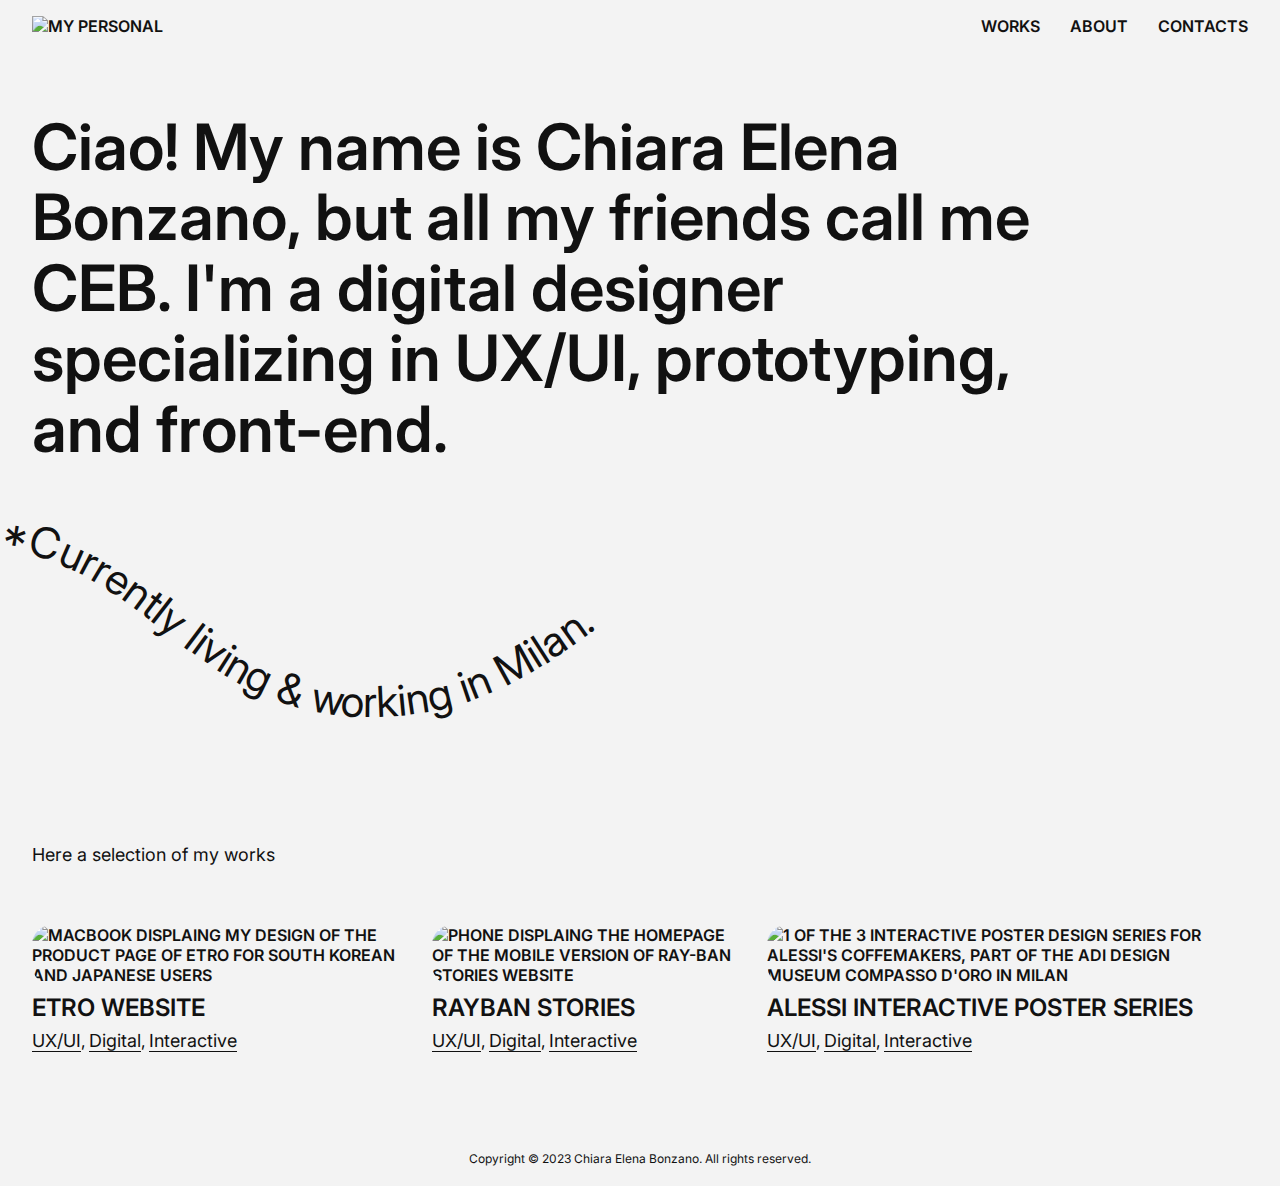
==== index.html @ a0d75aad "gsap path animation + html optimised + css scroll-behavior" ====
<!DOCTYPE html>
<html lang="en">
<head>
  <meta charset="UTF-8">
  <meta http-equiv="X-UA-Compatible" content="IE=edge">
  <meta name="viewport" content="width=device-width, initial-scale=1.0">
  <meta name="author" content="Chiara Elena Bonzano">
  <meta name="description" content="Explore my selected works and projects showcasing digital design, UX/UI, and interactive front-end development. I create seamless user experiences and visually appealing interfaces through thoughtful design and efficient development. Based in Milan, Italy.">
  <meta name="keywords" content="Chiara Elena Bonzano, CEB, digital design, UX/UI, interactive development, front-end development, Milan, Italy, portfolio, design agency, design studio.">
  <meta name="geo.placename" content="Milan, Italy">
  <meta name="language" content="English">
  <title>Chiara Elena Bonzano - Digital Design Portfolio | Milan, Italy</title>
  <link rel="icon" href="/img/logo.svg">
  <link rel="stylesheet" href="styles.css">
  <link rel="preconnect" href="https://fonts.googleapis.com">
  <link rel="preconnect" href="https://fonts.gstatic.com" crossorigin>
  <link href="https://fonts.googleapis.com/css2?family=Inter:wght@400;600&display=swap" rel="stylesheet">
  <script src="js/gsap.js"></script>
  <script src="js/ScrollTrigger.js"></script>
</head>
<body>
  <header class="header-wrapper">
    <a class="logo" href="#welcome"><img src="img/logo.svg" alt="My personal" width="40" height="40"></a>
    <nav class="nav-container">
      <ul class="nav-list">
        <li class="nav-item works"><a href="#works">Works</a></li>
        <li class="nav-item about"><a href="#">About</a></li>
        <li class="nav-item contacts"><a href="#">Contacts</a></li>
      </ul>
    </nav>
  </header>
  <main class="welcome-section" id="welcome">
    <section class="welcome-text">
      <h2>Ciao! My name is Chiara Elena Bonzano, but all my friends call me CEB.  I'm a digital designer specializing in UX/UI, prototyping, and front-end.</h2>
    </section>
    <div class="text-animation">
      <svg width="1921" height="271" viewBox="0 0 1921 271" fill="none" xmlns="http://www.w3.org/2000/svg">
        <path id="path-1" d="M0.5 0.5C227.29 26.2596 285.741 252.007 560.227 252.007C852.015 252.007 930.105 0.5 1177.94 0.5C1425.77 0.5 1574.47 270.5 1920.5 270.5" stroke="black"/>
        <text>
          <textPath class="text-path" xlink:href="#path-1">
            *Currently living & working in Milan.
          </textPath>
      </text>
      </svg>
    </div>
  </main>
  <section class="works-section" id="works">
    <div class="work-text">
      <p>Here a selection of my works</p>
    </div>
    <div class="cards-container">
      <article class="card-box">
        <a href="#"><div class="card-content">
          <img src="img/etro-desktop-ui-cover.png" alt="MacBook displaing my design of the product page of Etro for South Korean and Japanese users" width="595" height="397">
          <h3>Etro Website</h3>
        </div></a>
        <div class="categories-box">
          <a class="category" href="#">UX/UI</a>, <a class="category" href="#">Digital</a>, <a class="category" href="">Interactive</a>
        </div>
      </article>
      <article class="card-box">
        <a href="#"><div class="card-content">
          <img src="img/rayban-mobile-ui-cover.png" alt="Phone displaing the homepage of the mobile version of Ray-Ban Stories website" width="595" height="397">
        <h3>Rayban Stories</h3>
        </div></a>
        <div class="categories-box">
          <a class="category" href="#">UX/UI</a>, <a class="category" href="#">Digital</a>, <a class="category" href="">Interactive</a>
        </div>
      </article>
      <article class="card-box">
        <a href="#"><div class="card-content">
          <img src="img/alessi-poster-cover.png" alt="1 of the 3 interactive poster design series for Alessi's coffemakers, part of the ADI Design Museum Compasso d'Oro in Milan" width="595" height="397">
          <h3>Alessi Interactive Poster Series</h3>
        </div></a>
        <div class="categories-box">
          <a class="category" href="#">UX/UI</a>, <a class="category" href="#">Digital</a>, <a class="category" href="">Interactive</a>
        </div>
      </article>
    </div>
  </section>
  <section class="about-section" id="about">

  </section>
  <footer class="footer-wrapper">
    <div class="copyright">
      <p>Copyright © 2023 Chiara Elena Bonzano. All rights reserved.</p>
    </div>
  </footer>
</body>
</html>
<script>
  gsap.set("svg", {autoAlpha:1})

  gsap.timeline({repeat:-1})
  .from(".text-path", {
  attr: { startOffset: "100%" },
  duration: 4,
  ease: "none",
  stagger: 5})
  .to(".text-path", {
    attr: { startOffset: "-100%" },
    duration: 4, 
    ease: "none",
    stagger: 5});
</script>
---- styles.css ----
* {
  box-sizing: border-box;
}

:root {
  --background-color: #f3f3f3;
  --black: #111111; 
  --border: 1.5px solid #111111;
  --border-radius: 20px; 
}

html {
  scroll-behavior: smooth;
}

body {
  margin: 0;

  background-color: var(--background-color);
  font-family: 'Inter', sans-serif;
}

h2 {
  margin: 0;

  font-size: 64px;
  font-weight: 600;
  line-height: 1.1;
  color: var(--black);
}

h3 {
  margin: 0;
  padding: 8px 0;

  font-size: 24px;
  font-weight: 600;
  color: var(--black);
}

p {
  margin: 0;

  font-size: 18px;
  font-weight: 400;
  color: var(--black);
}


a {
  font-size: 16px;
  font-weight: 600;
  text-decoration: none;
  text-transform: uppercase;
  color: var(--black);
}

img {
  width: 100%;
  height: auto;
}

/*---------------- header ----------------*/
.header-wrapper {
  padding: 16px 32px;
  width: 100%;

  display: flex;
  justify-content: space-between;
  align-items: center;
  position: sticky;
  top: 0;

  background-color: var(--background-color);
  /* box-shadow: 0px 4px 8px 1px rgba(0, 0, 0, 0.15); */
}

.nav-list {
  margin: 0;
  padding: 0;

  list-style-type: none;
  display: flex;
}

.nav-item {
  padding-right: 30px;
}

.nav-item:last-child {
  padding-right: 0;
}

/*---------------- HOMEPAGE ----------------*/

/*---------------- hero ----------------*/
.welcome-section {
  height: 88vh;
}

.welcome-text {
  margin: 0 32px;
  padding: 60px 0 40px 0;
}

.welcome-text > h2 {
  padding-right: 120px;
}

svg {
  width: 100%;

  overflow: visible;
}

svg > path {
  visibility: hidden;
}

text {
  font-size: 64px;
  font-weight: 400;
  fill: var(--black);
}

/*---------------- selected works ----------------*/
.works-section {
  margin: 0 32px;
  padding-bottom: 100px;
}

.work-text {
  width: 100%;
  display: flex;
}

.work-text > p {
  background-image: url(img/arrow-down.svg);
  background-repeat: no-repeat;
  background-position: bottom 4px right;
  background-size: 12px auto;
  padding-right: 30px;
}

.cards-container {
  padding-top: 60px;

  display: flex;
}

.card-box {
  margin-right: 24px;
}

.card-box:last-child {
  margin-right: 0;
}

.card-content > img {
  border-radius: var(--border-radius);
}

.card-content > img:hover {
  border: var(--border);
}

.category {
  font-weight: 400;
  font-size: 18px;
  text-transform: none;
  border-bottom: var(--border);
}

/*---------------- footer ----------------*/
.footer-wrapper {
  display: flex;
  flex-direction: column;
  align-items: center;
}

.copyright > p {
  padding-bottom: 20px;

  text-align: center;
  font-size: 12px;
}
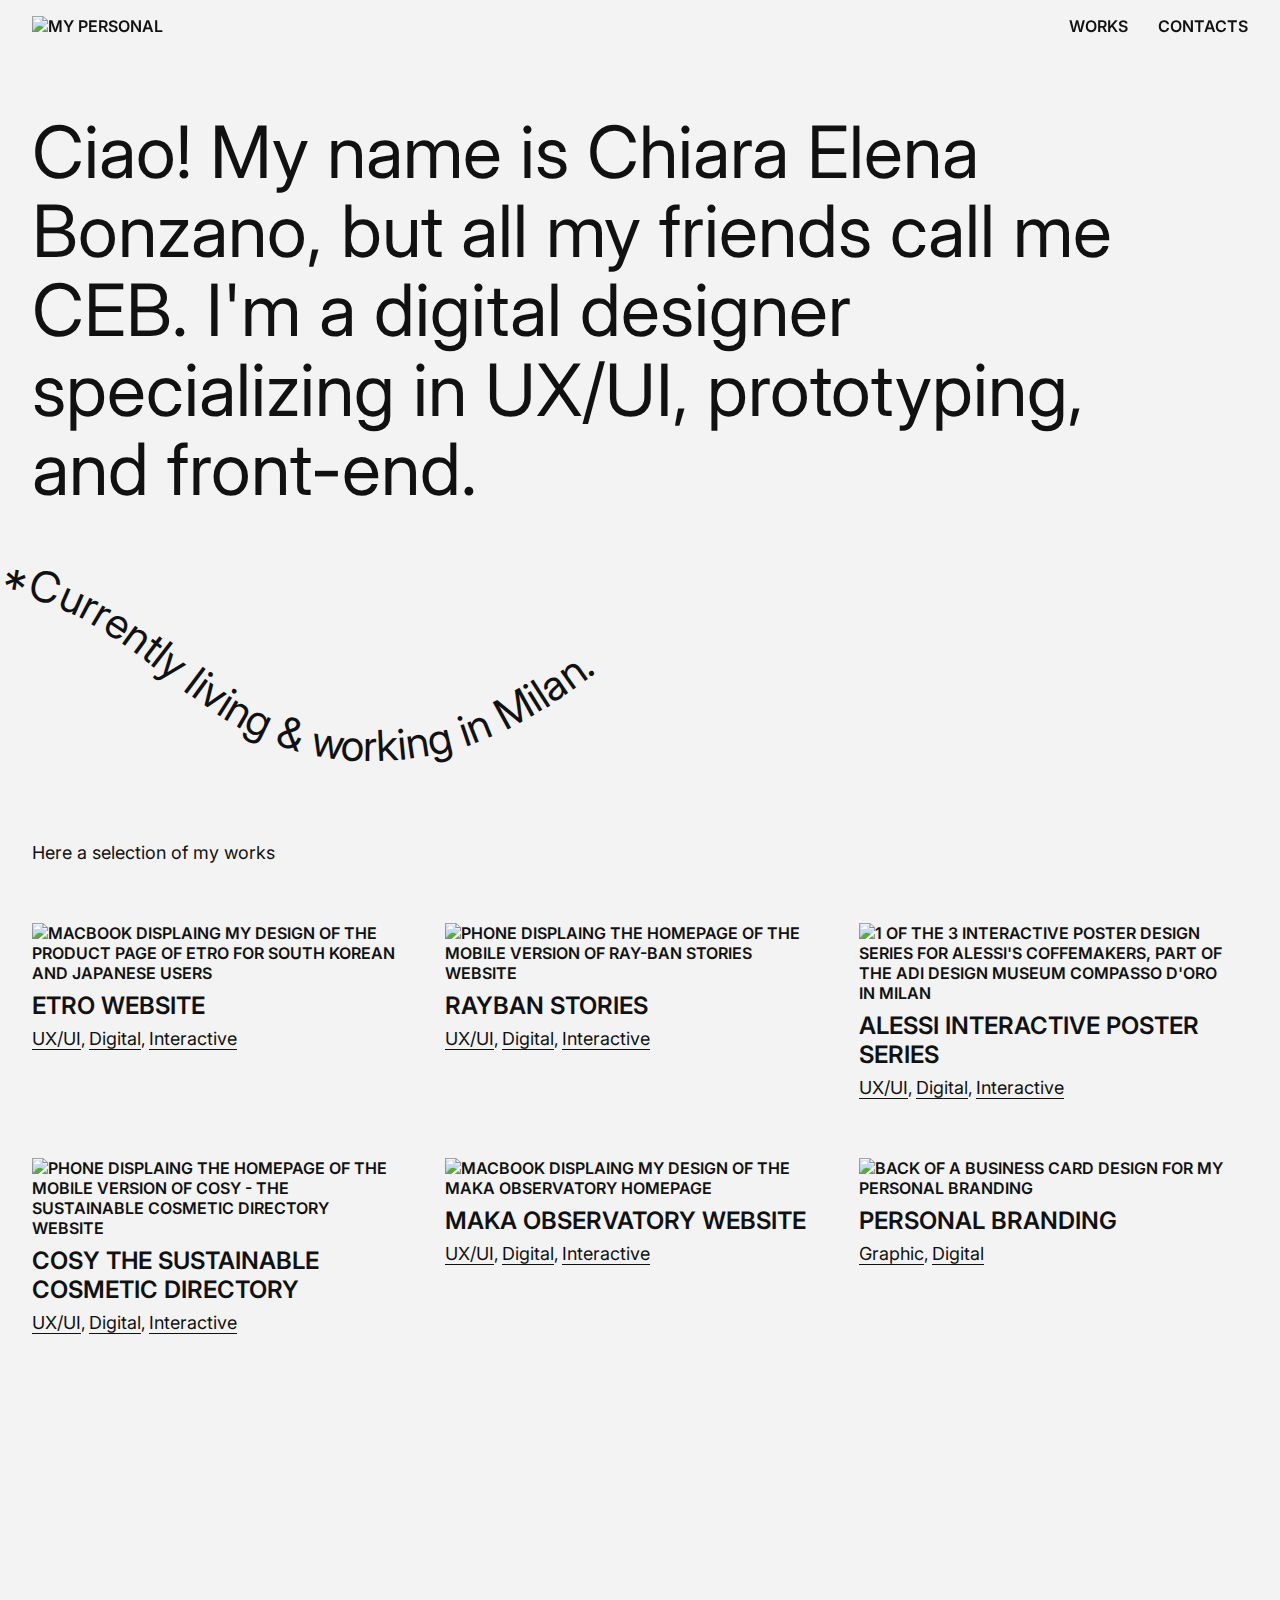
==== commit 08301e18: "project page css: intro + project grid" ====
--- a/index.html
+++ b/index.html
@@ -19,87 +19,133 @@
   <script src="js/ScrollTrigger.js"></script>
 </head>
 <body>
-  <header class="header-wrapper">
-    <a class="logo" href="#welcome"><img src="img/logo.svg" alt="My personal" width="40" height="40"></a>
-    <nav class="nav-container">
-      <ul class="nav-list">
-        <li class="nav-item works"><a href="#works">Works</a></li>
-        <li class="nav-item about"><a href="#">About</a></li>
-        <li class="nav-item contacts"><a href="#">Contacts</a></li>
-      </ul>
-    </nav>
-  </header>
-  <main class="welcome-section" id="welcome">
-    <section class="welcome-text">
-      <h2>Ciao! My name is Chiara Elena Bonzano, but all my friends call me CEB.  I'm a digital designer specializing in UX/UI, prototyping, and front-end.</h2>
+  <div class="main-wrapper">
+    <header class="header-wrapper">
+      <a class="logo" href="index.html#welcome"><img src="img/logo.svg" alt="My personal" width="40" height="40"></a>
+      <nav class="nav-container">
+        <ul class="nav-list">
+          <li class="nav-item works"><a href="index.html#works">Works</a></li>
+          <li class="nav-item about"><a href="index.html#contacts">Contacts</a></li>
+        </ul>
+      </nav>
+    </header>
+    <main class="welcome-section" id="welcome">
+      <section class="welcome-text">
+        <h2>Ciao! My name is Chiara Elena Bonzano, but all my friends call me CEB.  I'm a digital designer specializing in UX/UI, prototyping, and front-end.</h2>
+      </section>
+      <div class="text-animation">
+        <svg width="1921" height="271" viewBox="0 0 1921 271" fill="none" xmlns="http://www.w3.org/2000/svg">
+          <path id="path-1" d="M0.5 0.5C227.29 26.2596 285.741 252.007 560.227 252.007C852.015 252.007 930.105 0.5 1177.94 0.5C1425.77 0.5 1574.47 270.5 1920.5 270.5" stroke="black"/>
+          <text>
+            <textPath class="text-path" xlink:href="#path-1">*Currently living & working in Milan.</textPath>
+          </text>
+          </svg>
+      </div>
+    </main>
+    <section class="works-section" id="works">
+      <div class="work-text">
+        <p>Here a selection of my works</p>
+      </div>
+      <div class="cards-container">
+        <article class="card-box">
+          <a href="#"><div class="card-content">
+            <img src="img/projects cover/etro-desktop-ui-cover.png" alt="MacBook displaing my design of the product page of Etro for South Korean and Japanese users" width="595" height="397">
+            <h3>Etro Website</h3>
+          </div></a>
+          <div class="categories-box">
+            <a class="category" href="#">UX/UI</a>, <a class="category" href="#">Digital</a>, <a class="category" href="">Interactive</a>
+          </div>
+        </article>
+        <article class="card-box">
+          <a href="#"><div class="card-content">
+            <img src="img/projects cover/rayban-mobile-ui-cover.png" alt="Phone displaing the homepage of the mobile version of Ray-Ban Stories website" width="595" height="397">
+          <h3>Rayban Stories</h3>
+          </div></a>
+          <div class="categories-box">
+            <a class="category" href="#">UX/UI</a>, <a class="category" href="#">Digital</a>, <a class="category" href="">Interactive</a>
+          </div>
+        </article>
+        <article class="card-box">
+          <a href="project-alessi.html"><div class="card-content">
+            <img src="img/projects cover/alessi-poster-cover.png" alt="1 of the 3 interactive poster design series for Alessi's coffemakers, part of the ADI Design Museum Compasso d'Oro in Milan" width="595" height="397">
+            <h3>Alessi Interactive Poster Series</h3>
+          </div></a>
+          <div class="categories-box">
+            <a class="category" href="#">UX/UI</a>, <a class="category" href="#">Digital</a>, <a class="category" href="">Interactive</a>
+          </div>
+        </article>
+        <article class="card-box">
+          <a href="#"><div class="card-content">
+            <img src="img/projects cover/cosy-mobile-ui-cover.png" alt="Phone displaing the homepage of the mobile version of Cosy - The Sustainable Cosmetic Directory website" width="595" height="397">
+            <h3>COSY The Sustainable Cosmetic Directory</h3>
+          </div></a>
+          <div class="categories-box">
+            <a class="category" href="#">UX/UI</a>, <a class="category" href="#">Digital</a>, <a class="category" href="">Interactive</a>
+          </div>
+        </article>
+        <article class="card-box">
+          <a href="#"><div class="card-content">
+            <img src="img/projects cover/maka-desktop-ui-cover.png" alt="MacBook displaing my design of the Maka Observatory homepage" width="595" height="397">
+          <h3>Maka Observatory Website</h3>
+          </div></a>
+          <div class="categories-box">
+            <a class="category" href="#">UX/UI</a>, <a class="category" href="#">Digital</a>, <a class="category" href="">Interactive</a>
+          </div>
+        </article>
+        <article class="card-box">
+          <a href="#"><div class="card-content">
+            <img src="img/projects cover/personal-branding-business-card.png" alt="Back of a business card design for my personal branding" width="595" height="397">
+            <h3>Personal branding</h3>
+          </div></a>
+          <div class="categories-box">
+            <a class="category" href="#">Graphic</a>, <a class="category" href="#">Digital</a>
+          </div>
+        </article>
+      </div>
     </section>
-    <div class="text-animation">
-      <svg width="1921" height="271" viewBox="0 0 1921 271" fill="none" xmlns="http://www.w3.org/2000/svg">
-        <path id="path-1" d="M0.5 0.5C227.29 26.2596 285.741 252.007 560.227 252.007C852.015 252.007 930.105 0.5 1177.94 0.5C1425.77 0.5 1574.47 270.5 1920.5 270.5" stroke="black"/>
-        <text>
-          <textPath class="text-path" xlink:href="#path-1">
-            *Currently living & working in Milan.
-          </textPath>
-      </text>
-      </svg>
+    <section class="contacts-section" id="contacts">
+      <div class="content-grid">
+        <div class="about-text">
+          <p class="about-title">About me</p>
+          <p>I create seamless user experiences and visually appealing interfaces through thoughtful design and efficient development.</p>
+          <p>My work includes intuitive user flows, pixel-perfect layouts, and interactive prototypes that blend creativity with functionality. Visit my portfolio and contact me for collaborations or inquiries.</p>
+        </div>
+      <div class="contacts-text">
+        <p class="about-title">Contacts</p>
+        <a class="contacts-link" href="mailto:hello@ciaoceb.com">hello@ciaoceb.com</a>
+        <a class="contacts-link" href="tel:+393351613860">(+39)3351613860</a>
     </div>
-  </main>
-  <section class="works-section" id="works">
-    <div class="work-text">
-      <p>Here a selection of my works</p>
-    </div>
-    <div class="cards-container">
-      <article class="card-box">
-        <a href="#"><div class="card-content">
-          <img src="img/etro-desktop-ui-cover.png" alt="MacBook displaing my design of the product page of Etro for South Korean and Japanese users" width="595" height="397">
-          <h3>Etro Website</h3>
-        </div></a>
-        <div class="categories-box">
-          <a class="category" href="#">UX/UI</a>, <a class="category" href="#">Digital</a>, <a class="category" href="">Interactive</a>
-        </div>
-      </article>
-      <article class="card-box">
-        <a href="#"><div class="card-content">
-          <img src="img/rayban-mobile-ui-cover.png" alt="Phone displaing the homepage of the mobile version of Ray-Ban Stories website" width="595" height="397">
-        <h3>Rayban Stories</h3>
-        </div></a>
-        <div class="categories-box">
-          <a class="category" href="#">UX/UI</a>, <a class="category" href="#">Digital</a>, <a class="category" href="">Interactive</a>
-        </div>
-      </article>
-      <article class="card-box">
-        <a href="#"><div class="card-content">
-          <img src="img/alessi-poster-cover.png" alt="1 of the 3 interactive poster design series for Alessi's coffemakers, part of the ADI Design Museum Compasso d'Oro in Milan" width="595" height="397">
-          <h3>Alessi Interactive Poster Series</h3>
-        </div></a>
-        <div class="categories-box">
-          <a class="category" href="#">UX/UI</a>, <a class="category" href="#">Digital</a>, <a class="category" href="">Interactive</a>
-        </div>
-      </article>
-    </div>
-  </section>
-  <section class="about-section" id="about">
-
-  </section>
-  <footer class="footer-wrapper">
-    <div class="copyright">
-      <p>Copyright © 2023 Chiara Elena Bonzano. All rights reserved.</p>
-    </div>
-  </footer>
+    </section>
+    <footer class="footer-wrapper">
+      <div class="copyright">
+        <p>Copyright © 2023 Chiara Elena Bonzano. All rights reserved.</p>
+      </div>
+    </footer>
+  </div>
 </body>
 </html>
 <script>
-  gsap.set("svg", {autoAlpha:1})
-
   gsap.timeline({repeat:-1})
   .from(".text-path", {
-  attr: { startOffset: "100%" },
-  duration: 4,
-  ease: "none",
-  stagger: 5})
+    attr: { startOffset: "100%" },
+    duration: 4,
+    ease: "none",
+    stagger: 5})
   .to(".text-path", {
     attr: { startOffset: "-100%" },
     duration: 4, 
     ease: "none",
-    stagger: 5});
+    stagger: 5
+    });
+</script>
+<script>
+  gsap.to(".main-wrapper", {backgroundColor: "#111111", duration:2,
+    scrollTrigger: {
+      trigger: ".contacts-section",
+      // markers: true,
+      start: 1050,
+      end: 1600,
+      scrub: true
+    }
+  });
 </script>--- a/styles.css
+++ b/styles.css
@@ -3,10 +3,11 @@
 }
 
 :root {
+  --web-margin: 0 32px;
   --background-color: #f3f3f3;
   --black: #111111; 
   --border: 1.5px solid #111111;
-  --border-radius: 20px; 
+  --column-gap: 24px;
 }
 
 html {
@@ -16,15 +17,18 @@
 body {
   margin: 0;
 
+  font-family: 'Inter', sans-serif;
+}
+
+.main-wrapper {
   background-color: var(--background-color);
-  font-family: 'Inter', sans-serif;
 }
 
 h2 {
   margin: 0;
 
-  font-size: 64px;
-  font-weight: 600;
+  font-size: 72px;
+  font-weight: 400;
   line-height: 1.1;
   color: var(--black);
 }
@@ -60,6 +64,11 @@
   height: auto;
 }
 
+video {
+  width: 100%;
+  height: auto;
+}
+
 /*---------------- header ----------------*/
 .header-wrapper {
   padding: 16px 32px;
@@ -70,9 +79,6 @@
   align-items: center;
   position: sticky;
   top: 0;
-
-  background-color: var(--background-color);
-  /* box-shadow: 0px 4px 8px 1px rgba(0, 0, 0, 0.15); */
 }
 
 .nav-list {
@@ -93,13 +99,13 @@
 
 /*---------------- HOMEPAGE ----------------*/
 
-/*---------------- hero ----------------*/
+/*---------------- welcome ----------------*/
 .welcome-section {
-  height: 88vh;
+  height: 80vh;
 }
 
 .welcome-text {
-  margin: 0 32px;
+  margin: var(--web-margin);
   padding: 60px 0 40px 0;
 }
 
@@ -123,10 +129,10 @@
   fill: var(--black);
 }
 
-/*---------------- selected works ----------------*/
+/*---------------- works ----------------*/
 .works-section {
-  margin: 0 32px;
-  padding-bottom: 100px;
+  margin: var(--web-margin);
+  padding: 70px 0 100px 0;
 }
 
 .work-text {
@@ -135,7 +141,7 @@
 }
 
 .work-text > p {
-  background-image: url(img/arrow-down.svg);
+  background-image: url(img/icons/arrow-down.svg);
   background-repeat: no-repeat;
   background-position: bottom 4px right;
   background-size: 12px auto;
@@ -145,23 +151,18 @@
 .cards-container {
   padding-top: 60px;
 
-  display: flex;
+  display: grid;
+  grid-template-columns: repeat(3, 1fr);
+  column-gap: var(--column-gap);
+  row-gap: 60px;
 }
 
 .card-box {
-  margin-right: 24px;
+  margin-right: var(--column-gap);
 }
 
 .card-box:last-child {
   margin-right: 0;
-}
-
-.card-content > img {
-  border-radius: var(--border-radius);
-}
-
-.card-content > img:hover {
-  border: var(--border);
 }
 
 .category {
@@ -171,6 +172,46 @@
   border-bottom: var(--border);
 }
 
+/*---------------- about ----------------*/
+.contacts-section {
+  margin: var(--web-margin);
+  height: 100vh;
+
+  display: flex;
+  flex-direction: column;
+  justify-content: center;
+}
+
+.content-grid {
+  display: grid;
+  grid-template-columns: 1fr 2fr;
+  column-gap: var(--column-gap);
+}
+
+.content-grid > img {
+  border: var(--border);
+}
+
+.about-text > p {
+  padding-bottom: 20px;
+
+  color: var(--background-color);
+}
+
+.about-title {
+  font-size: 16px;
+  font-weight: 400;
+  text-transform: uppercase;
+  color: var(--background-color);
+}
+
+.contacts-link {
+  text-transform: none;
+  font-weight: 400;
+  font-size: 72px;
+  color: var(--background-color);
+}
+
 /*---------------- footer ----------------*/
 .footer-wrapper {
   display: flex;
@@ -183,4 +224,54 @@
 
   text-align: center;
   font-size: 12px;
+  color: var(--background-color);
+}
+
+/*---------------- PROJECT PAGE ----------------*/
+
+.project-wrapper {
+  margin: var(--web-margin);
+}
+
+.project-intro {
+  height: 100vh;
+  padding-top: 80px;
+}
+
+.intro-container {
+  padding-top: 40px;
+
+  display: grid;
+  grid-template-columns: 2fr 1fr;
+  column-gap: var(--column-gap);
+}
+
+.project-grid {
+  display: grid;
+  grid-template-columns: repeat(3, 1fr);
+  column-gap: var(--column-gap);
+  grid-template-rows: 1fr 1fr 1fr 1fr 0.5fr;
+  grid-template-areas: "one . ." ". . two" ". three .";
+  grid-auto-rows: minmax(100px, auto);
+}
+
+.grid-element {
+  padding-top: 80px;
+}
+
+.grid-element:first-child {
+  padding-top: 0;
+
+  grid-area: one;
+  grid-row: 1/3;
+}
+
+.grid-element:nth-child(2) {
+  grid-area: two;
+  grid-row: 2/4;
+}
+
+.grid-element:last-child {
+  grid-area: three;
+  grid-row: 3/5;
 }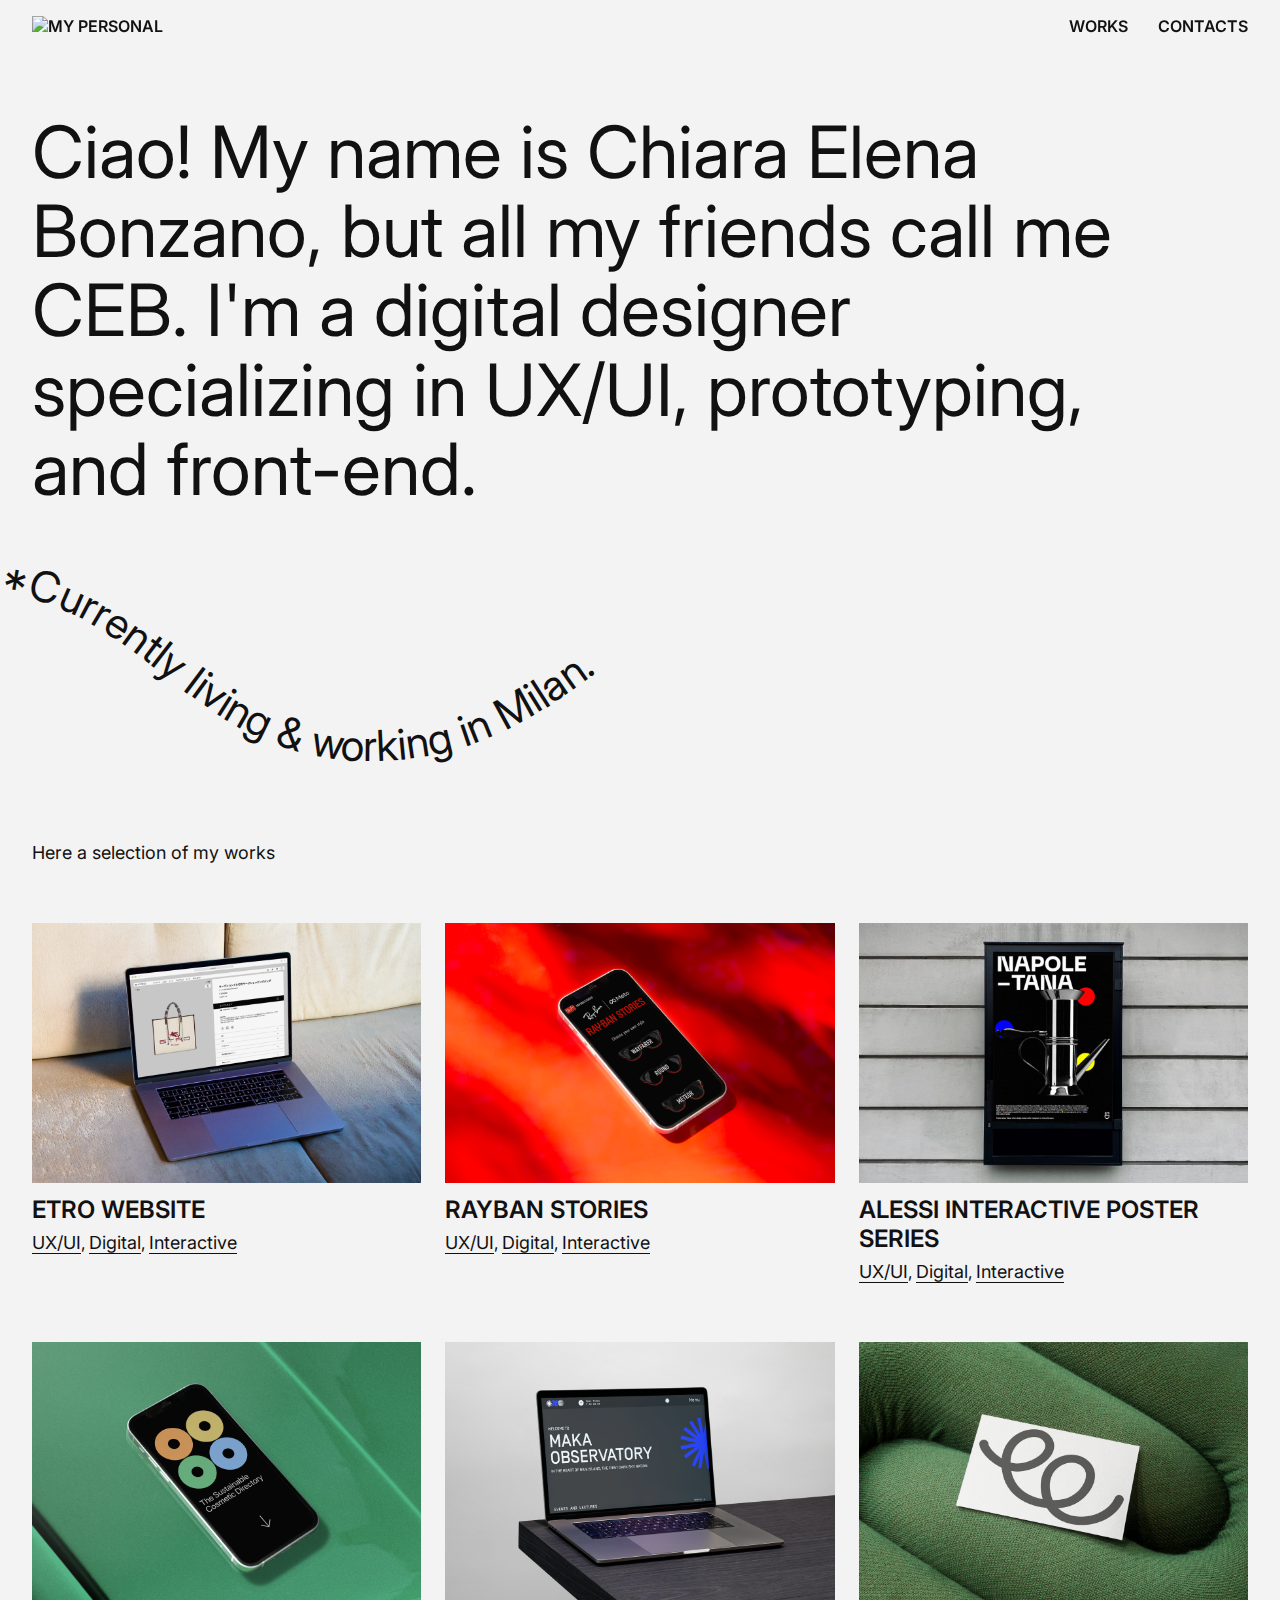
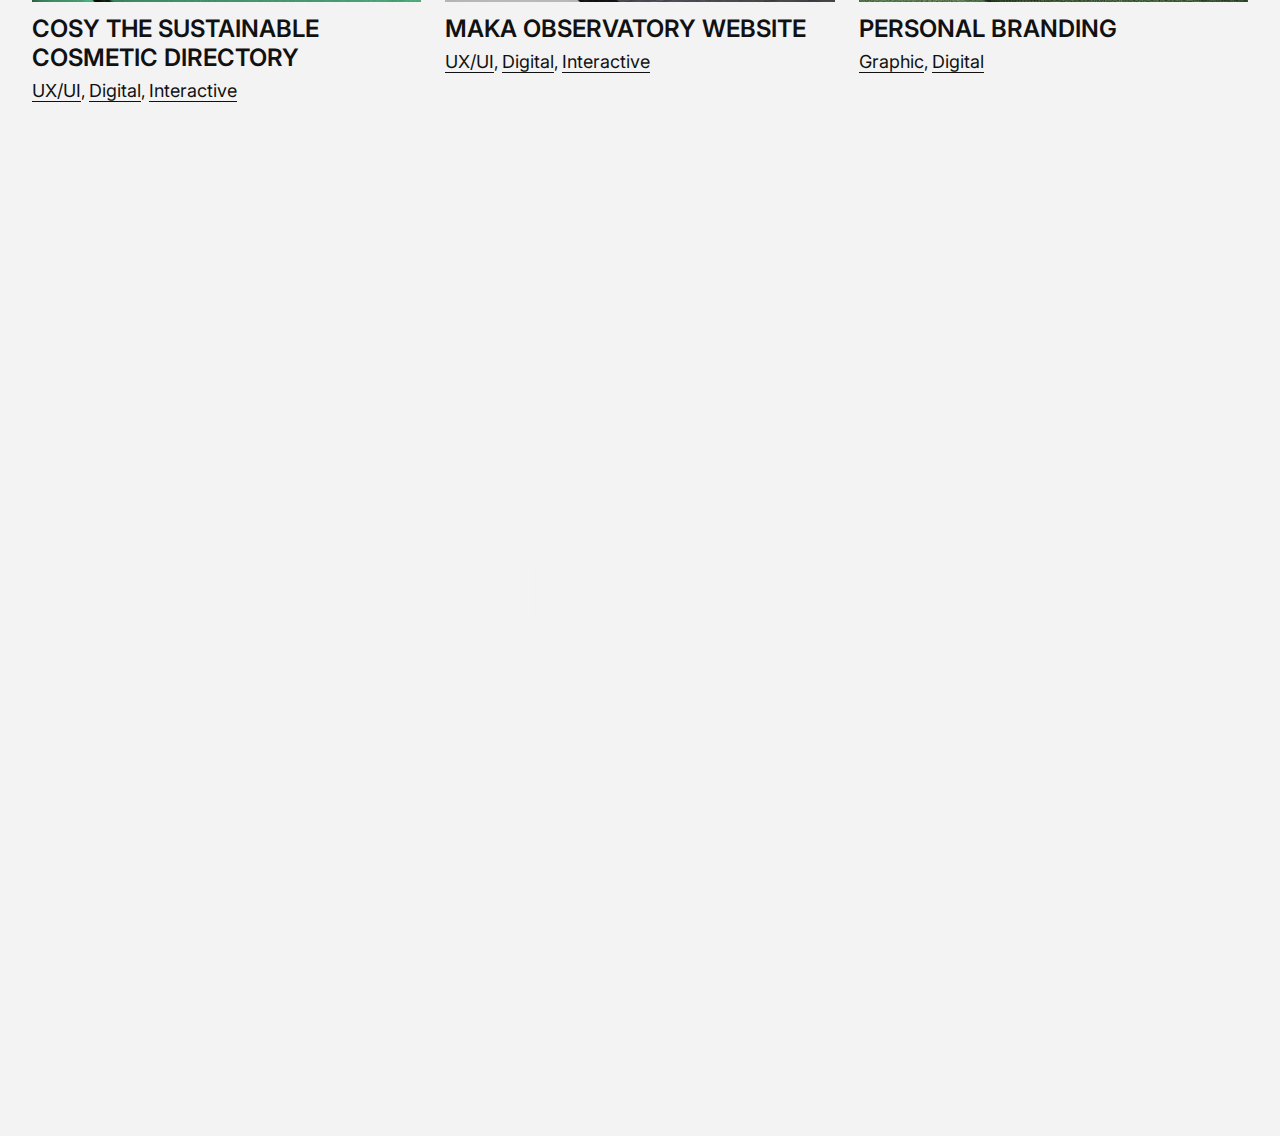
==== commit 558424e8: "validated code" ====
--- a/index.html
+++ b/index.html
@@ -48,8 +48,8 @@
       </div>
       <div class="cards-container">
         <article class="card-box">
-          <a href="#"><div class="card-content">
-            <img src="img/projects cover/etro-desktop-ui-cover.png" alt="MacBook displaing my design of the product page of Etro for South Korean and Japanese users" width="595" height="397">
+          <a href="project-etro.html"><div class="card-content">
+            <img src="img/projects-cover/etro-desktop-ui-cover.png" alt="MacBook displaing my design of the product page of Etro for South Korean and Japanese users" width="595" height="397">
             <h3>Etro Website</h3>
           </div></a>
           <div class="categories-box">
@@ -57,8 +57,8 @@
           </div>
         </article>
         <article class="card-box">
-          <a href="#"><div class="card-content">
-            <img src="img/projects cover/rayban-mobile-ui-cover.png" alt="Phone displaing the homepage of the mobile version of Ray-Ban Stories website" width="595" height="397">
+          <a href="project-rayban.html"><div class="card-content">
+            <img src="img/projects-cover/rayban-mobile-ui-cover.png" alt="Phone displaing the homepage of the mobile version of Ray-Ban Stories website" width="595" height="397">
           <h3>Rayban Stories</h3>
           </div></a>
           <div class="categories-box">
@@ -67,7 +67,7 @@
         </article>
         <article class="card-box">
           <a href="project-alessi.html"><div class="card-content">
-            <img src="img/projects cover/alessi-poster-cover.png" alt="1 of the 3 interactive poster design series for Alessi's coffemakers, part of the ADI Design Museum Compasso d'Oro in Milan" width="595" height="397">
+            <img src="img/projects-cover/alessi-poster-cover.png" alt="1 of the 3 interactive poster design series for Alessi's coffemakers, part of the ADI Design Museum Compasso d'Oro in Milan" width="595" height="397">
             <h3>Alessi Interactive Poster Series</h3>
           </div></a>
           <div class="categories-box">
@@ -75,8 +75,8 @@
           </div>
         </article>
         <article class="card-box">
-          <a href="#"><div class="card-content">
-            <img src="img/projects cover/cosy-mobile-ui-cover.png" alt="Phone displaing the homepage of the mobile version of Cosy - The Sustainable Cosmetic Directory website" width="595" height="397">
+          <a href="project-cosy.html"><div class="card-content">
+            <img src="img/projects-cover/cosy-mobile-ui-cover.png" alt="Phone displaing the homepage of the mobile version of Cosy - The Sustainable Cosmetic Directory website" width="595" height="397">
             <h3>COSY The Sustainable Cosmetic Directory</h3>
           </div></a>
           <div class="categories-box">
@@ -84,8 +84,8 @@
           </div>
         </article>
         <article class="card-box">
-          <a href="#"><div class="card-content">
-            <img src="img/projects cover/maka-desktop-ui-cover.png" alt="MacBook displaing my design of the Maka Observatory homepage" width="595" height="397">
+          <a href="project-maka.html"><div class="card-content">
+            <img src="img/projects-cover/maka-desktop-ui-cover.png" alt="MacBook displaing my design of the Maka Observatory homepage" width="595" height="397">
           <h3>Maka Observatory Website</h3>
           </div></a>
           <div class="categories-box">
@@ -93,8 +93,8 @@
           </div>
         </article>
         <article class="card-box">
-          <a href="#"><div class="card-content">
-            <img src="img/projects cover/personal-branding-business-card.png" alt="Back of a business card design for my personal branding" width="595" height="397">
+          <a href="project-personal.html"><div class="card-content">
+            <img src="img/projects-cover/personal-branding-business-card.png" alt="Back of a business card design for my personal branding" width="595" height="397">
             <h3>Personal branding</h3>
           </div></a>
           <div class="categories-box">
@@ -110,11 +110,12 @@
           <p>I create seamless user experiences and visually appealing interfaces through thoughtful design and efficient development.</p>
           <p>My work includes intuitive user flows, pixel-perfect layouts, and interactive prototypes that blend creativity with functionality. Visit my portfolio and contact me for collaborations or inquiries.</p>
         </div>
-      <div class="contacts-text">
-        <p class="about-title">Contacts</p>
-        <a class="contacts-link" href="mailto:hello@ciaoceb.com">hello@ciaoceb.com</a>
-        <a class="contacts-link" href="tel:+393351613860">(+39)3351613860</a>
-    </div>
+        <div class="contacts-text">
+          <p class="about-title">Contacts</p>
+          <a class="contacts-link" href="mailto:hello@ciaoceb.com">hello@ciaoceb.com</a>
+          <a class="contacts-link" href="tel:+393351613860">(+39)3351613860</a>
+        </div>
+      </div>
     </section>
     <footer class="footer-wrapper">
       <div class="copyright">
@@ -122,30 +123,30 @@
       </div>
     </footer>
   </div>
+  <script>
+    gsap.timeline({repeat:-1})
+    .from(".text-path", {
+      attr: { startOffset: "100%" },
+      duration: 4,
+      ease: "none",
+      stagger: 5})
+    .to(".text-path", {
+      attr: { startOffset: "-100%" },
+      duration: 4, 
+      ease: "none",
+      stagger: 5
+      });
+  </script>
+  <script>
+    gsap.to(".main-wrapper", {backgroundColor: "#111111", duration:2,
+      scrollTrigger: {
+        trigger: ".contacts-section",
+        // markers: true,
+        start: 1050,
+        end: 1600,
+        scrub: true
+      }
+    });
+  </script>
 </body>
-</html>
-<script>
-  gsap.timeline({repeat:-1})
-  .from(".text-path", {
-    attr: { startOffset: "100%" },
-    duration: 4,
-    ease: "none",
-    stagger: 5})
-  .to(".text-path", {
-    attr: { startOffset: "-100%" },
-    duration: 4, 
-    ease: "none",
-    stagger: 5
-    });
-</script>
-<script>
-  gsap.to(".main-wrapper", {backgroundColor: "#111111", duration:2,
-    scrollTrigger: {
-      trigger: ".contacts-section",
-      // markers: true,
-      start: 1050,
-      end: 1600,
-      scrub: true
-    }
-  });
-</script>+</html>--- a/styles.css
+++ b/styles.css
@@ -157,14 +157,6 @@
   row-gap: 60px;
 }
 
-.card-box {
-  margin-right: var(--column-gap);
-}
-
-.card-box:last-child {
-  margin-right: 0;
-}
-
 .category {
   font-weight: 400;
   font-size: 18px;
@@ -172,7 +164,7 @@
   border-bottom: var(--border);
 }
 
-/*---------------- about ----------------*/
+/*---------------- contacts ----------------*/
 .contacts-section {
   margin: var(--web-margin);
   height: 100vh;
@@ -212,8 +204,16 @@
   color: var(--background-color);
 }
 
+.contacts-link:hover {
+  text-decoration: underline;
+  color: lightgreen;
+  transition: 350ms linear;
+}
+
 /*---------------- footer ----------------*/
 .footer-wrapper {
+  margin: var(--web-margin);
+
   display: flex;
   flex-direction: column;
   align-items: center;
@@ -228,14 +228,14 @@
 }
 
 /*---------------- PROJECT PAGE ----------------*/
-
+/*---------------- intro ----------------*/
 .project-wrapper {
   margin: var(--web-margin);
 }
 
 .project-intro {
   height: 100vh;
-  padding-top: 80px;
+  padding-top: 40px;
 }
 
 .intro-container {
@@ -246,6 +246,18 @@
   column-gap: var(--column-gap);
 }
 
+.intro-content > p > a {
+  font-weight: 400;
+  font-size: 18px;
+  text-transform: none;
+  border-bottom: var(--border);
+}
+
+.intro-content > p {
+  padding-bottom: 20px;
+}
+
+/*---------------- project grid ----------------*/
 .project-grid {
   display: grid;
   grid-template-columns: repeat(3, 1fr);
@@ -274,4 +286,159 @@
 .grid-element:last-child {
   grid-area: three;
   grid-row: 3/5;
+}
+
+/*---------------- project media ----------------*/
+.project-gallery {
+  padding: 80px 0;
+
+  display: grid;
+  grid-template-columns: 1fr 1fr;
+  column-gap: 40px;
+  row-gap: 80px;
+}
+
+/*---------------- project-footer ----------------*/
+.buttons-section {
+  width: 100%;
+  padding: 40px 0 80px 0;
+
+  display: flex;
+  justify-content: space-between;
+}
+
+.arrow-button {
+  padding: 6px 0;
+  background-repeat: no-repeat;
+  background-size: 30px auto;
+}
+
+.next {
+  background-image: url(img/icons/arrow-right.svg);
+  background-position: bottom 1px right;
+  padding-right: 40px;
+}
+
+.previous {
+  background-image: url(img/icons/arrow-left.svg);
+  background-position: bottom 1px left;
+  padding-left: 40px;
+}
+
+.copyright.project-footer > p {
+  color: var(--black);
+}
+
+/*---------------- MEDIA QUERY ----------------*/
+/*---------------- tablet viewport ----------------*/
+@media (max-width: 1024px) {
+  h2 {
+    font-size: 56px;
+  }
+
+  .cards-container {
+    grid-template-columns: 1fr 1fr;
+  }
+
+  .contacts-link {
+    font-size: 56px;
+  }
+
+  .project-intro {
+    height: auto;
+  }
+
+  .intro-container {
+    grid-template-columns: 1fr 1fr;
+  }
+
+  .project-media {
+    padding-top: 40px;
+  }
+
+  .project-gallery {
+    row-gap: 0;
+
+    display: flex;
+    flex-direction: column;
+  }
+}
+
+/*---------------- mobile viewport ----------------*/
+@media (max-width: 768px) {
+  h2 {
+    font-size: 32px;
+  }
+
+  .nav-container {
+    display: none;
+  }
+
+  .welcome-text > h2 {
+    padding-right: 0;
+  }
+
+  text {
+    font-size: 100px;
+  }
+
+  .works-section {
+    padding: 40px 0;
+  }
+
+  .cards-container {
+    display: flex;
+    flex-direction: column;
+  }
+
+  .content-grid {
+    display: flex;
+    flex-direction: column;
+  }
+
+  .contacts-text {
+    padding-top: 40px;
+  }
+
+  .contacts-text > a {
+    font-size: 32px;
+  }
+
+  .contacts-link {
+    font-size: 40px;
+  }
+
+  .project-wrapper {
+    margin: 0;
+  }
+
+  .project-intro {
+    height: auto;
+  }
+
+  .project-intro > h2 {
+    margin: 0 20px;
+  }
+
+  .intro-container {
+    display: flex;
+    flex-direction: column;
+  }
+
+  .intro-content {
+    margin: 0 20px;
+    padding-top: 20px;
+  }
+
+  .project-grid {
+    margin: 0 20px;
+    padding-bottom: 80px;
+
+    display: flex;
+    flex-direction: column;
+  }
+
+  video {
+    padding: 50px 0;
+  }
 }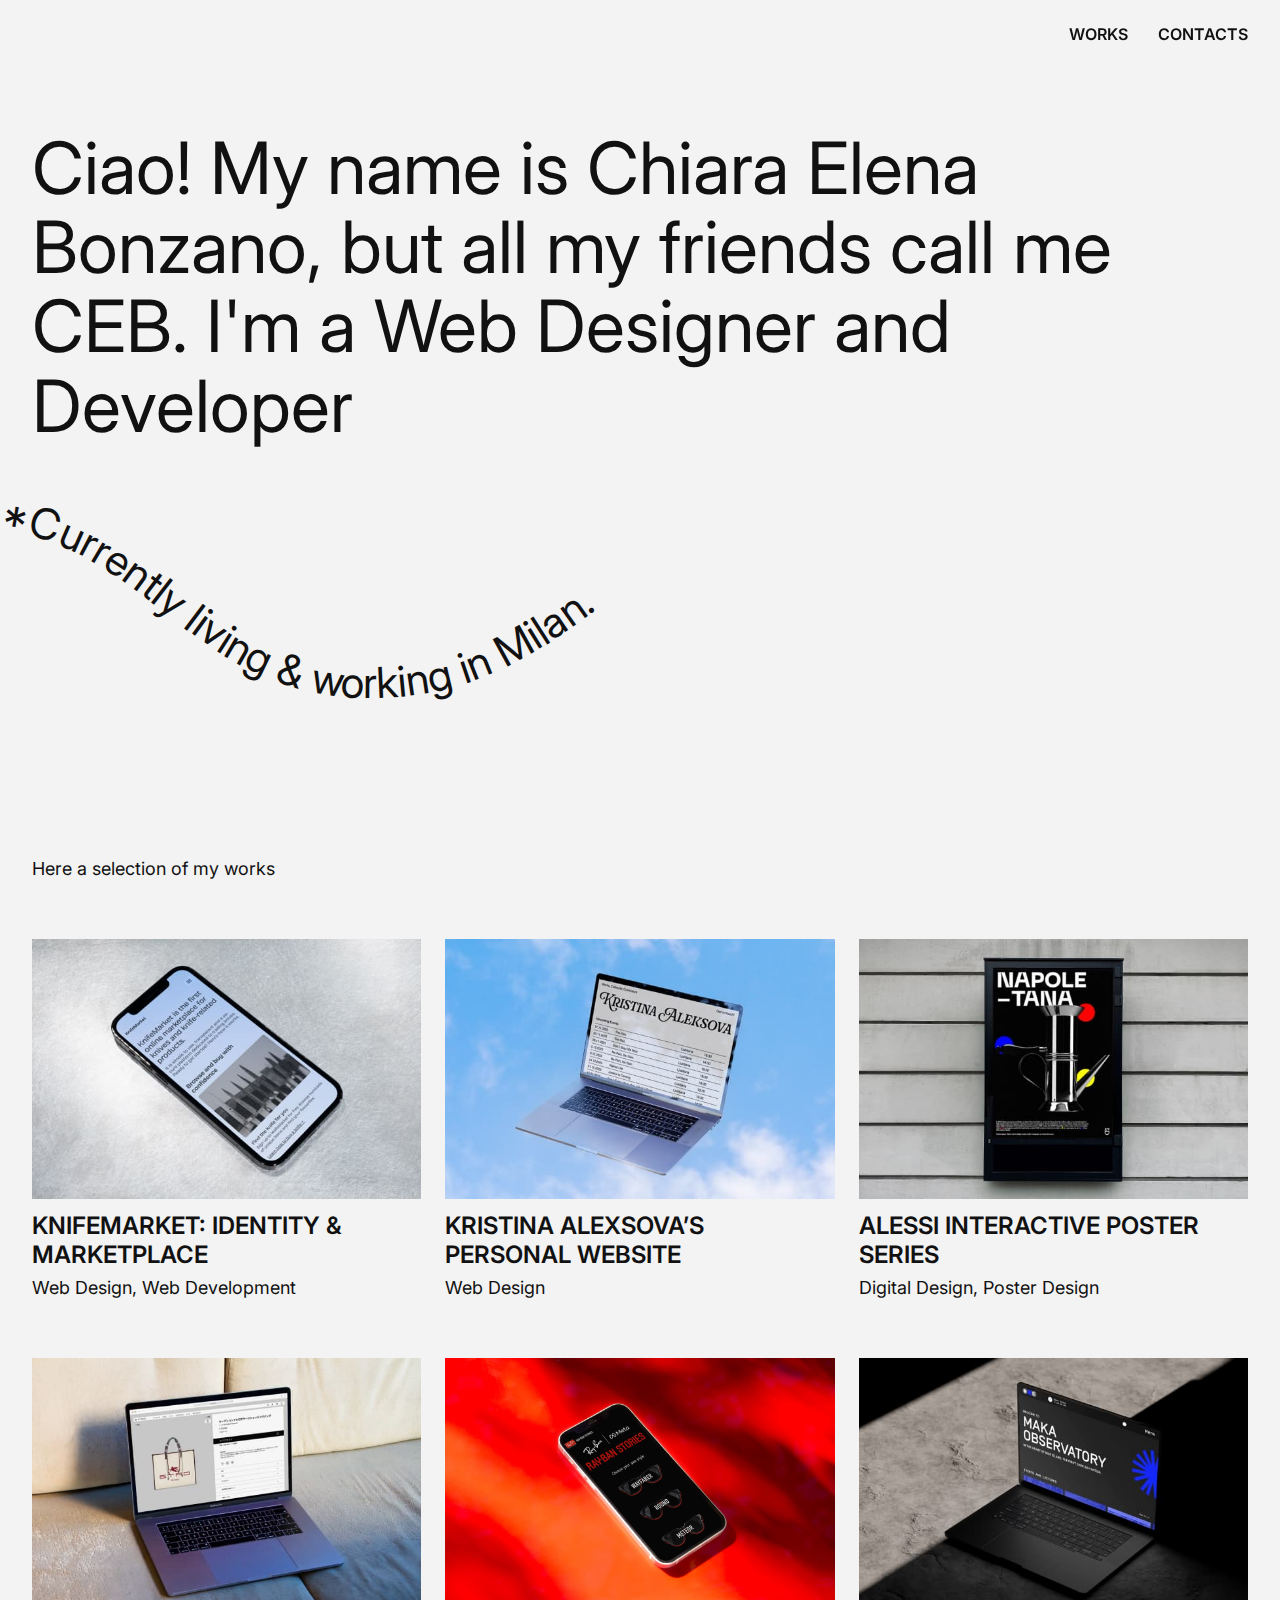
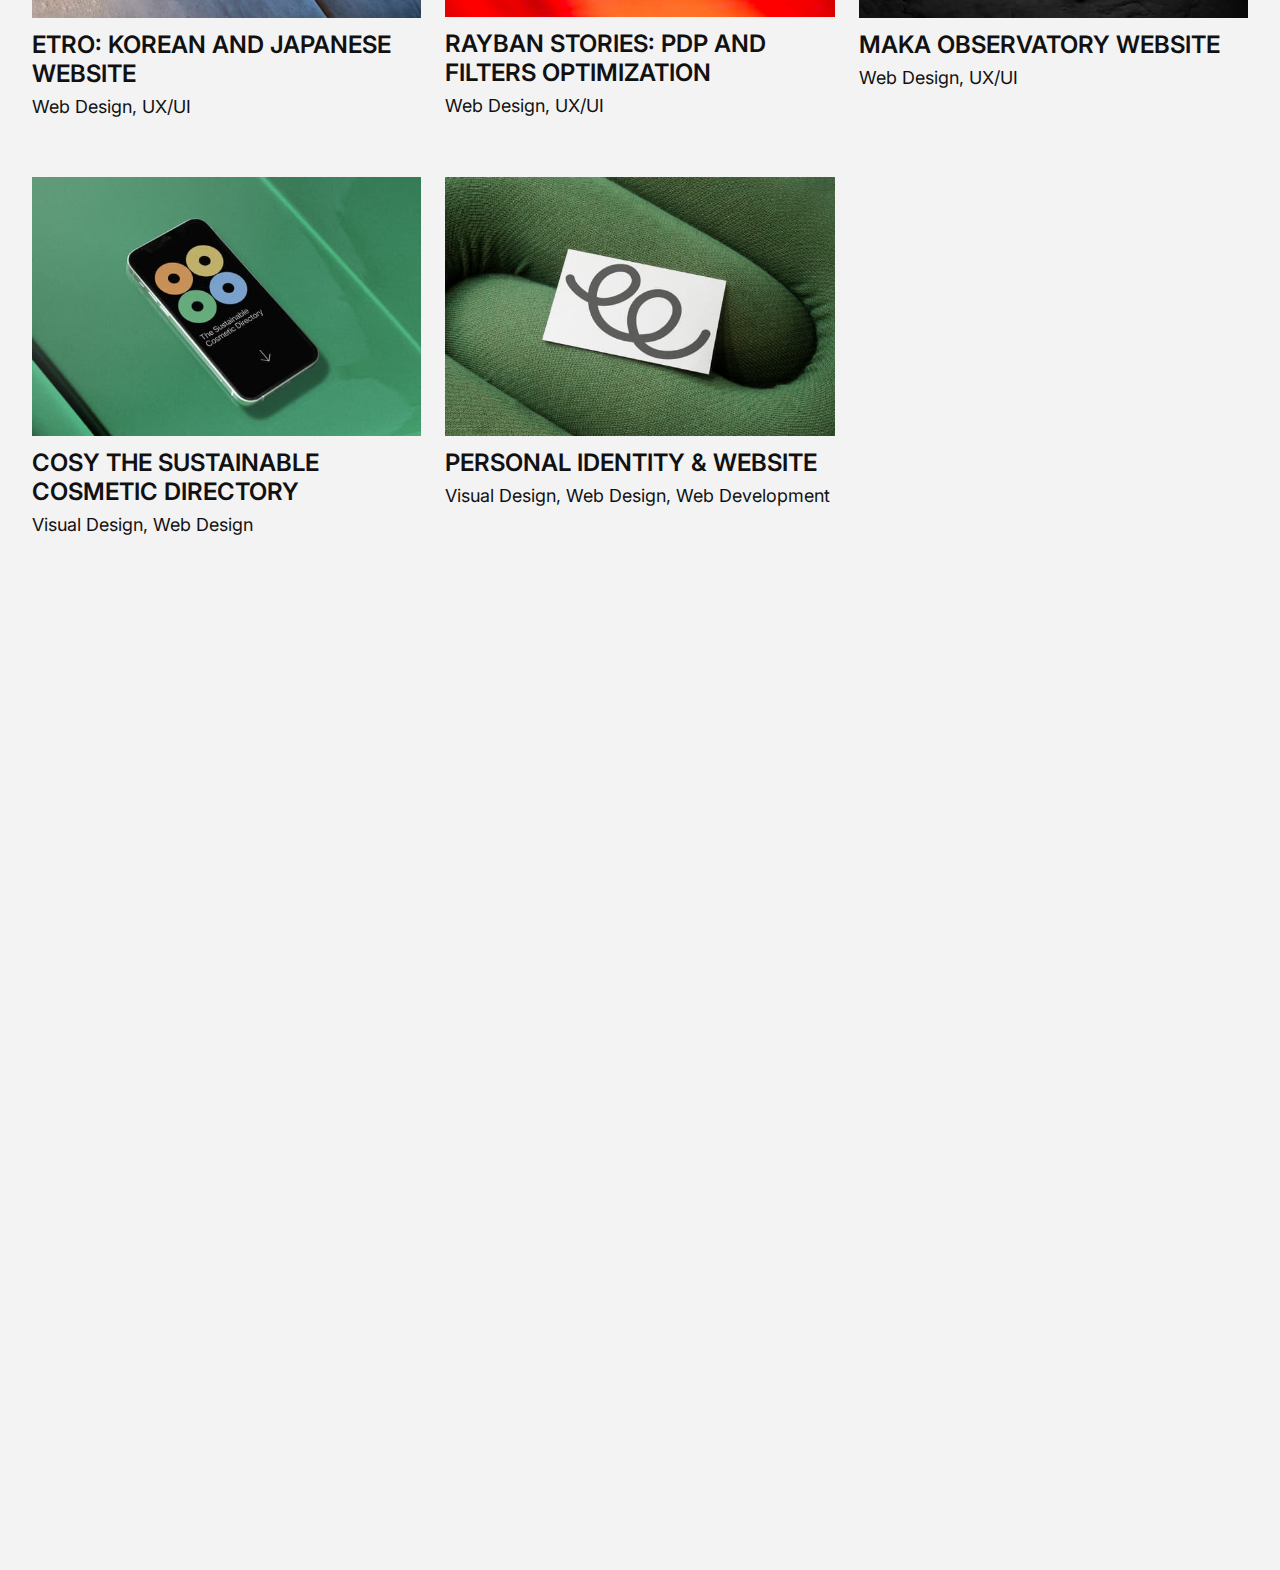
==== commit 2f2b062b: "images optimization" ====
--- a/index.html
+++ b/index.html
@@ -9,7 +9,7 @@
   <meta name="keywords" content="Chiara Elena Bonzano, CEB, digital design, UX/UI, interactive development, front-end development, Milan, Italy, portfolio, design agency, design studio.">
   <meta name="geo.placename" content="Milan, Italy">
   <meta name="language" content="English">
-  <title>Chiara Elena Bonzano - Digital Design Portfolio | Milan, Italy</title>
+  <title>Chiara Elena Bonzano - Web Designer Portfolio | Milan, Italy</title>
   <link rel="icon" href="/img/logo.svg">
   <link rel="stylesheet" href="styles.css">
   <link rel="preconnect" href="https://fonts.googleapis.com">
@@ -21,21 +21,23 @@
 <body>
   <div class="main-wrapper">
     <header class="header-wrapper">
-      <a class="logo" href="index.html#welcome"><img src="img/logo.svg" alt="My personal" width="40" height="40"></a>
+      <a class="logo" href="/#welcome">
+      <svg width="45" height="32" fill="none" xmlns="http://www.w3.org/2000/svg"><path class="svg-logo" d="M32.706 3.52c1.447.658 2.832 1.453 4.098 2.416l-.325-.248a16.367 16.367 0 0 1 3.074 3.045l-.248-.325c.745.98 1.365 2.051 1.833 3.19l-.15-.365a13.75 13.75 0 0 1 .895 3.385l-.05-.386c.156 1.207.154 2.43.002 3.637l.048-.386a15.155 15.155 0 0 1-.99 3.776l.148-.365a15.348 15.348 0 0 1-2 3.518l.247-.324a13.77 13.77 0 0 1-2.639 2.653l.324-.247a12.415 12.415 0 0 1-2.838 1.627l.365-.148c-.9.363-1.843.612-2.807.734l.385-.049a11.23 11.23 0 0 1-2.812-.01l.386.051c-1.062-.14-2.1-.427-3.094-.832l.366.15c-1.303-.536-2.516-1.267-3.636-2.12l.325.248c-1.33-1.017-2.526-2.202-3.609-3.477A30.85 30.85 0 0 1 19 21.42l.248.325c-1.296-1.699-2.454-3.52-3.269-5.501l.15.365c-.446-1.091-.783-2.229-.936-3.398l.05.386a9.421 9.421 0 0 1-.02-2.336l-.048.386c.08-.634.235-1.256.472-1.849l-.147.365a6.721 6.721 0 0 1 .87-1.534l-.247.324a6.68 6.68 0 0 1 1.24-1.24l-.325.247a7.106 7.106 0 0 1 1.637-.928l-.364.148a7.814 7.814 0 0 1 1.91-.492l-.387.048a8.418 8.418 0 0 1 2.12.008l-.387-.05a8.839 8.839 0 0 1 2.16.573l-.366-.15c.75.308 1.455.715 2.099 1.207l-.325-.248a10.017 10.017 0 0 1 1.844 1.858l-.248-.326a11.777 11.777 0 0 1 1.5 2.648l-.15-.365c.502 1.23.814 2.526.987 3.84l-.05-.386c.177 1.38.207 2.778.038 4.16l.048-.386a12.986 12.986 0 0 1-.832 3.24l.148-.364a11.51 11.51 0 0 1-1.476 2.593l.247-.324a11.427 11.427 0 0 1-2.139 2.134l.324-.247c-.872.66-1.83 1.196-2.844 1.607l.365-.148a14.087 14.087 0 0 1-3.442.885l.386-.048a15.81 15.81 0 0 1-3.959-.013l.386.05a17.074 17.074 0 0 1-4.22-1.12l.366.15a18.348 18.348 0 0 1-4.127-2.368l.325.248a15.744 15.744 0 0 1-2.948-2.922l.248.325a13.336 13.336 0 0 1-1.717-2.976l.15.365a11.986 11.986 0 0 1-.79-2.955l.051.386c-.12-.945-.124-1.9-.007-2.846l-.049.386c.124-.968.373-1.914.737-2.818l-.148.365c.402-.986.937-1.91 1.58-2.759l-.248.324a14.026 14.026 0 0 1 2.627-2.61l-.324.247c.671-.51 1.382-.965 2.122-1.369.697-.38 1.001-1.383.567-2.072-.446-.708-1.328-.983-2.075-.576-3.334 1.817-6.054 4.673-7.28 8.307-1.108 3.282-.706 6.907.84 9.988.817 1.627 1.98 3.111 3.315 4.346 1.48 1.37 3.2 2.523 5.035 3.358 3.441 1.566 7.276 2.13 10.99 1.38 1.654-.336 3.287-.962 4.717-1.858a13.266 13.266 0 0 0 3.881-3.715c2.271-3.276 2.669-7.445 2.04-11.302-.45-2.753-1.601-5.45-3.55-7.482-1.554-1.62-3.67-2.806-5.898-3.136a10.442 10.442 0 0 0-3.453.034 8.646 8.646 0 0 0-2.815 1.047 8.251 8.251 0 0 0-3.812 5.11c-.684 2.76-.013 5.614 1.107 8.168.7 1.597 1.621 3.092 2.647 4.5.963 1.32 1.996 2.595 3.152 3.753 1 1.002 2.095 1.914 3.264 2.714a16.97 16.97 0 0 0 3.288 1.733c1.885.758 3.985 1.104 6.007.893 2.022-.211 3.967-.85 5.688-1.935 1.746-1.102 3.193-2.541 4.393-4.212 1.138-1.584 1.976-3.41 2.484-5.292.517-1.912.702-3.956.462-5.929-.268-2.2-.945-4.321-2.107-6.224-1.318-2.158-3.128-3.928-5.2-5.359A21.902 21.902 0 0 0 34.202.88c-.37-.168-.733-.256-1.137-.151-.365.094-.76.376-.935.717-.175.344-.264.756-.146 1.137.115.37.354.77.722.937Z" fill="#000" stroke=""/></svg>
+      </a>
       <nav class="nav-container">
         <ul class="nav-list">
-          <li class="nav-item works"><a href="index.html#works">Works</a></li>
-          <li class="nav-item about"><a href="index.html#contacts">Contacts</a></li>
+          <li class="nav-item works"><a href="/#works">Works</a></li>
+          <li class="nav-item about"><a href="/#contacts">Contacts</a></li>
         </ul>
       </nav>
     </header>
     <main class="welcome-section" id="welcome">
       <section class="welcome-text">
-        <h2>Ciao! My name is Chiara Elena Bonzano, but all my friends call me CEB.  I'm a digital designer specializing in UX/UI, prototyping, and front-end.</h2>
+        <h2>Ciao! My name is Chiara Elena Bonzano, but all my friends call me CEB. I'm a Web Designer and Developer</h2>
       </section>
       <div class="text-animation">
         <svg width="1921" height="271" viewBox="0 0 1921 271" fill="none" xmlns="http://www.w3.org/2000/svg">
-          <path id="path-1" d="M0.5 0.5C227.29 26.2596 285.741 252.007 560.227 252.007C852.015 252.007 930.105 0.5 1177.94 0.5C1425.77 0.5 1574.47 270.5 1920.5 270.5" stroke="black"/>
+          <path class="svg-path-hide" id="path-1" d="M0.5 0.5C227.29 26.2596 285.741 252.007 560.227 252.007C852.015 252.007 930.105 0.5 1177.94 0.5C1425.77 0.5 1574.47 270.5 1920.5 270.5" stroke="black"/>
           <text>
             <textPath class="text-path" xlink:href="#path-1">*Currently living & working in Milan.</textPath>
           </text>
@@ -48,57 +50,75 @@
       </div>
       <div class="cards-container">
         <article class="card-box">
-          <a href="project-etro.html"><div class="card-content">
-            <img src="img/projects-cover/etro-desktop-ui-cover.png" alt="MacBook displaing my design of the product page of Etro for South Korean and Japanese users" width="595" height="397">
-            <h3>Etro Website</h3>
+          <a href="/project-knifemarket.html"><div class="card-content">
+            <img src="img/projects-cover/knifemarket-desktop-web-cover.jpg" alt="MacBook displaing my design of the product page of Etro for South Korean and Japanese users" width="595" height="397" loading="lazy">
+            <h3>KnifeMarket: Identity & Marketplace</h3>
           </div></a>
           <div class="categories-box">
-            <a class="category" href="#">UX/UI</a>, <a class="category" href="#">Digital</a>, <a class="category" href="">Interactive</a>
+            <p><span>Web Design</span>, <span>Web Development</span></p>
           </div>
         </article>
         <article class="card-box">
-          <a href="project-rayban.html"><div class="card-content">
-            <img src="img/projects-cover/rayban-mobile-ui-cover.png" alt="Phone displaing the homepage of the mobile version of Ray-Ban Stories website" width="595" height="397">
-          <h3>Rayban Stories</h3>
+          <a href="/project-kristina.html"><div class="card-content">
+            <img src="img/projects-cover/kristina-desktop-web-cover.jpg" alt="MacBook displaing my design of the product page of Etro for South Korean and Japanese users" width="595" height="397" loading="lazy">
+            <h3>Kristina Alexsova’s Personal Website</h3>
           </div></a>
           <div class="categories-box">
-            <a class="category" href="#">UX/UI</a>, <a class="category" href="#">Digital</a>, <a class="category" href="">Interactive</a>
+            <p><span>Web Design</span></p>
           </div>
         </article>
         <article class="card-box">
-          <a href="project-alessi.html"><div class="card-content">
-            <img src="img/projects-cover/alessi-poster-cover.png" alt="1 of the 3 interactive poster design series for Alessi's coffemakers, part of the ADI Design Museum Compasso d'Oro in Milan" width="595" height="397">
+          <a href="/project-alessi.html"><div class="card-content">
+            <img src="img/projects-cover/alessi-poster-cover.jpg" alt="1 of the 3 interactive poster design series for Alessi's coffemakers, part of the ADI Design Museum Compasso d'Oro in Milan" width="595" height="397" loading="lazy">
             <h3>Alessi Interactive Poster Series</h3>
           </div></a>
           <div class="categories-box">
-            <a class="category" href="#">UX/UI</a>, <a class="category" href="#">Digital</a>, <a class="category" href="">Interactive</a>
+            <p><span>Digital Design</span>, <span>Poster Design</span></p>
           </div>
         </article>
         <article class="card-box">
-          <a href="project-cosy.html"><div class="card-content">
-            <img src="img/projects-cover/cosy-mobile-ui-cover.png" alt="Phone displaing the homepage of the mobile version of Cosy - The Sustainable Cosmetic Directory website" width="595" height="397">
+          <a href="/project-etro.html"><div class="card-content">
+            <img src="img/projects-cover/etro-desktop-ui-cover.jpg" alt="MacBook displaing my design of the product page of Etro for South Korean and Japanese users" width="595" height="397" loading="lazy">
+            <h3>ETRO: Korean and Japanese Website</h3>
+          </div></a>
+          <div class="categories-box">
+            <p><span>Web Design</span>, <span>UX/UI</span></p>
+          </div>
+        </article>
+        <article class="card-box">
+          <a href="/project-rayban.html"><div class="card-content">
+            <img src="img/projects-cover/rayban-mobile-ui-cover.jpg" alt="Phone displaing the homepage of the mobile version of Ray-Ban Stories website" width="595" height="397" loading="lazy">
+          <h3>RayBan Stories: PDP and Filters Optimization</h3>
+          </div></a>
+          <div class="categories-box">
+            <p><span>Web Design</span>, <span>UX/UI</span></p>
+          </div>
+        </article>
+        <article class="card-box">
+          <a href="/project-maka.html"><div class="card-content">
+            <img src="img/projects-cover/maka-desktop-ui-cover.jpg" alt="MacBook displaing my design of the Maka Observatory homepage" width="595" height="397" loading="lazy">
+            <h3>Maka Observatory Website</h3>
+          </div></a>
+          <div class="categories-box">
+            <p><span>Web Design</span>, <span>UX/UI</span></p>
+          </div>
+        </article>
+        <article class="card-box">
+          <a href="/project-cosy.html"><div class="card-content">
+            <img src="img/projects-cover/cosy-mobile-ui-cover.jpg" alt="Phone displaing the homepage of the mobile version of Cosy - The Sustainable Cosmetic Directory website" width="595" height="397" loading="lazy">
             <h3>COSY The Sustainable Cosmetic Directory</h3>
           </div></a>
           <div class="categories-box">
-            <a class="category" href="#">UX/UI</a>, <a class="category" href="#">Digital</a>, <a class="category" href="">Interactive</a>
+            <p><span>Visual Design</span>, <span>Web Design</span></p>
           </div>
         </article>
         <article class="card-box">
-          <a href="project-maka.html"><div class="card-content">
-            <img src="img/projects-cover/maka-desktop-ui-cover.png" alt="MacBook displaing my design of the Maka Observatory homepage" width="595" height="397">
-          <h3>Maka Observatory Website</h3>
+          <a href="/project-personal.html"><div class="card-content">
+            <img src="img/projects-cover/branding-card-cover.jpg" alt="Back of a business card design for my personal branding" width="595" height="397" loading="lazy">
+            <h3>Personal Identity & Website</h3>
           </div></a>
           <div class="categories-box">
-            <a class="category" href="#">UX/UI</a>, <a class="category" href="#">Digital</a>, <a class="category" href="">Interactive</a>
-          </div>
-        </article>
-        <article class="card-box">
-          <a href="project-personal.html"><div class="card-content">
-            <img src="img/projects-cover/personal-branding-business-card.png" alt="Back of a business card design for my personal branding" width="595" height="397">
-            <h3>Personal branding</h3>
-          </div></a>
-          <div class="categories-box">
-            <a class="category" href="#">Graphic</a>, <a class="category" href="#">Digital</a>
+            <p><span>Visual Design</span>, <span>Web Design</span>, <span>Web Development</span></p>
           </div>
         </article>
       </div>
@@ -107,8 +127,8 @@
       <div class="content-grid">
         <div class="about-text">
           <p class="about-title">About me</p>
-          <p>I create seamless user experiences and visually appealing interfaces through thoughtful design and efficient development.</p>
-          <p>My work includes intuitive user flows, pixel-perfect layouts, and interactive prototypes that blend creativity with functionality. Visit my portfolio and contact me for collaborations or inquiries.</p>
+          <p>Hello! I'm Chiara, a Digital and Web Design Master's graduate, now freelancing as a front-end developer. My work centers on creating smooth user experiences and visually appealing interfaces through a blend of creativity and efficiency.</p>
+          <p>Explore my portfolio, and let's discuss how I can contribute to your next project!</p>
         </div>
         <div class="contacts-text">
           <p class="about-title">Contacts</p>
@@ -129,21 +149,31 @@
       attr: { startOffset: "100%" },
       duration: 4,
       ease: "none",
-      stagger: 5})
+      stagger: 5
+    })
     .to(".text-path", {
       attr: { startOffset: "-100%" },
       duration: 4, 
       ease: "none",
       stagger: 5
-      });
-  </script>
-  <script>
+    });
+
     gsap.to(".main-wrapper", {backgroundColor: "#111111", duration:2,
       scrollTrigger: {
         trigger: ".contacts-section",
         // markers: true,
-        start: 1050,
-        end: 1600,
+        start: "20% 60%",
+        end: "40% 70%",
+        scrub: true
+      }
+    });
+
+    gsap.to(".svg-logo", {fill: "#f3f3f3", duration:2,
+      scrollTrigger: {
+        trigger: ".contacts-section",
+        // markers: true,
+        start: "20% 60%",
+        end: "40% 70%",
         scrub: true
       }
     });
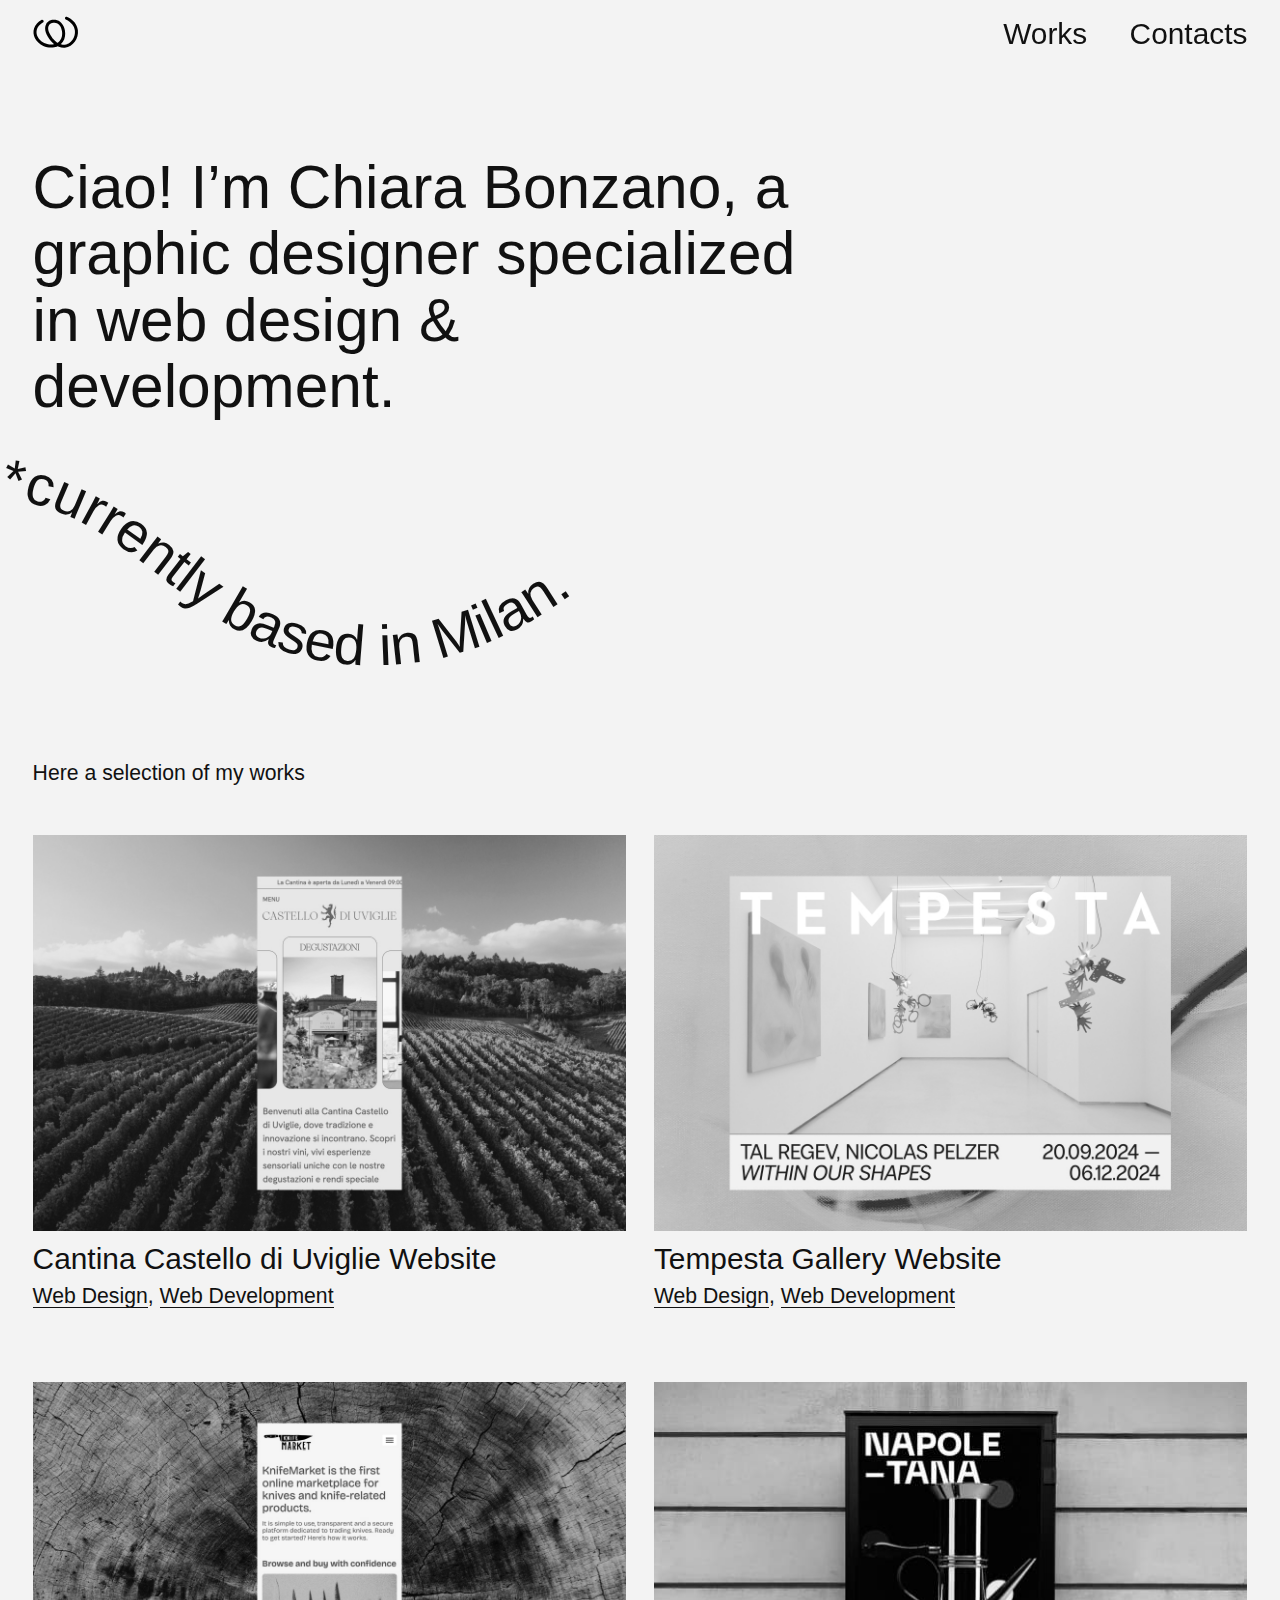
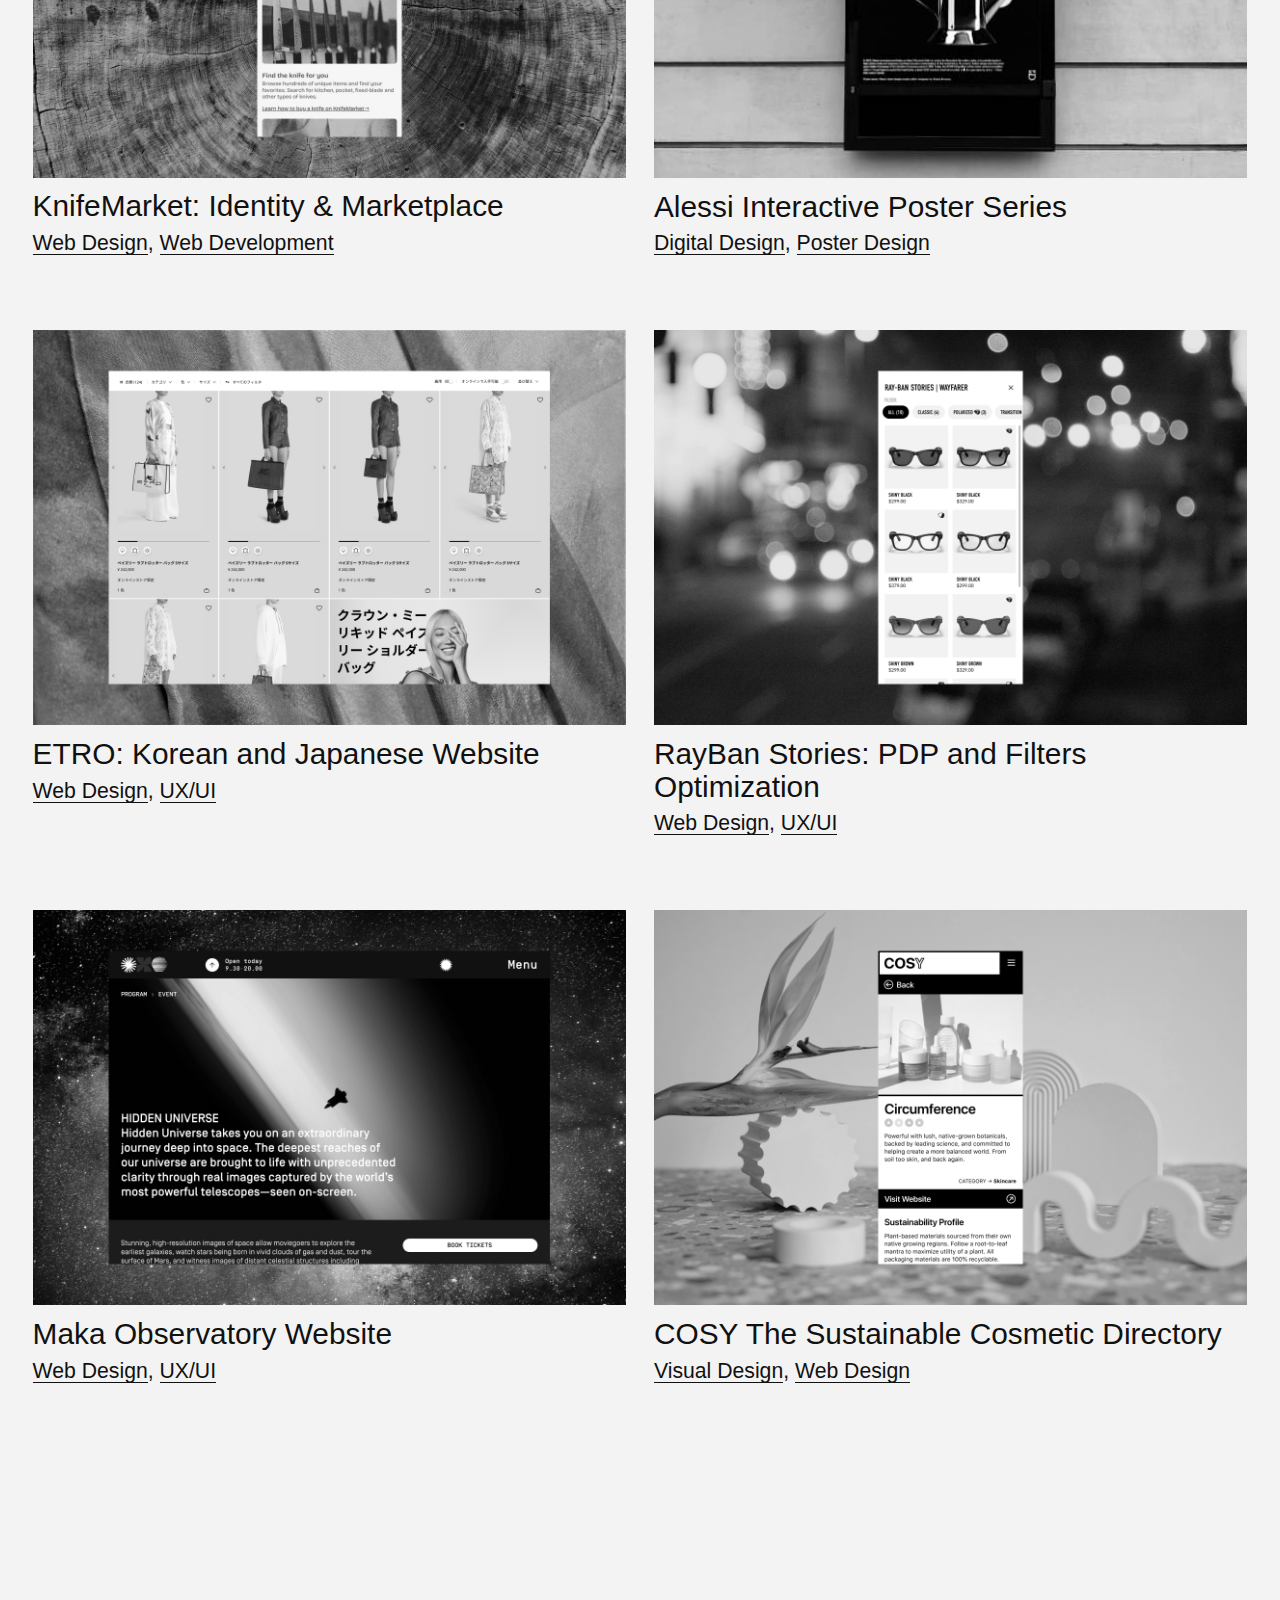
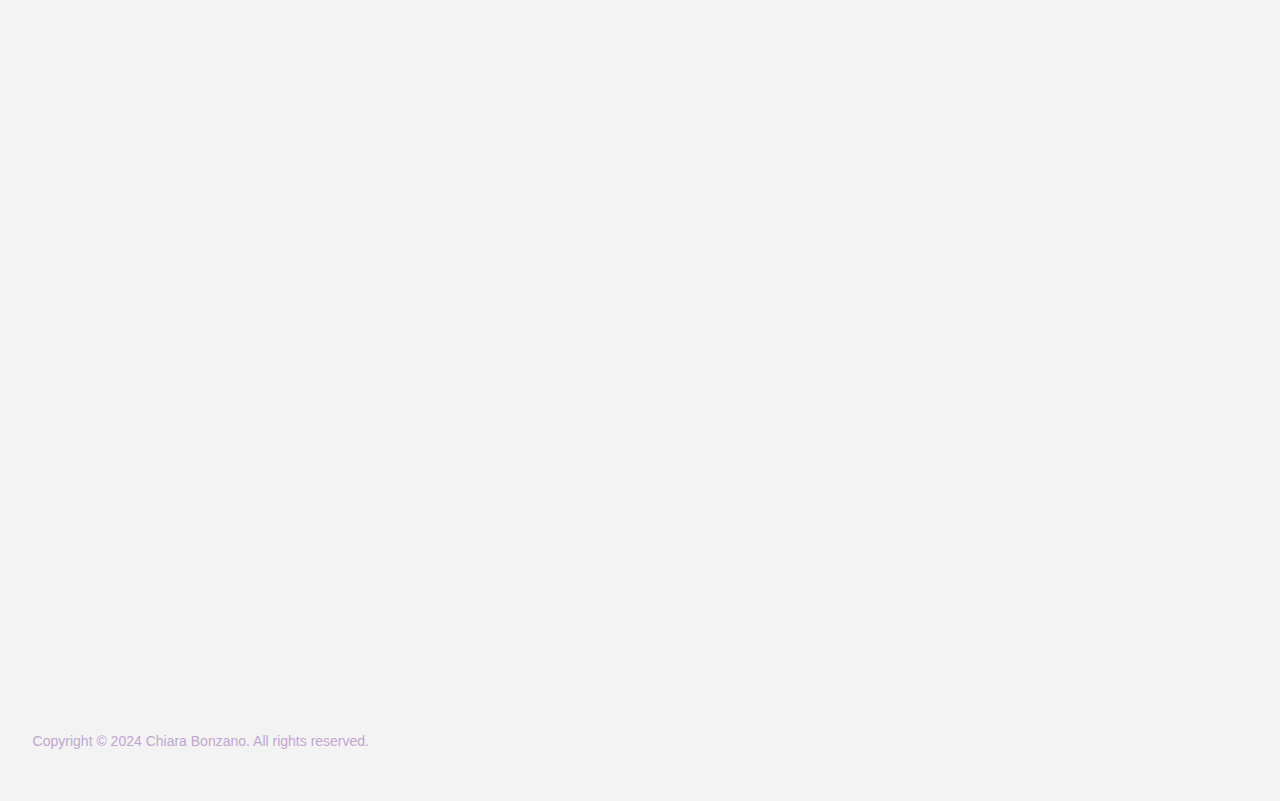
==== commit 0653892b: "update projects cdu + tempesta" ====
--- a/index.html
+++ b/index.html
@@ -4,12 +4,12 @@
   <meta charset="UTF-8">
   <meta http-equiv="X-UA-Compatible" content="IE=edge">
   <meta name="viewport" content="width=device-width, initial-scale=1.0">
-  <meta name="author" content="Chiara Elena Bonzano">
+  <meta name="author" content="Chiara Bonzano">
   <meta name="description" content="Explore my selected works and projects showcasing digital design, UX/UI, and interactive front-end development. I create seamless user experiences and visually appealing interfaces through thoughtful design and efficient development. Based in Milan, Italy.">
-  <meta name="keywords" content="Chiara Elena Bonzano, CEB, digital design, UX/UI, interactive development, front-end development, Milan, Italy, portfolio, design agency, design studio.">
+  <meta name="keywords" content="Chiara Bonzano, CEB, digital design, UX/UI, interactive development, front-end development, Milan, Italy, portfolio, design agency, design studio.">
   <meta name="geo.placename" content="Milan, Italy">
   <meta name="language" content="English">
-  <title>Chiara Elena Bonzano - Web Designer Portfolio | Milan, Italy</title>
+  <title>Chiara Bonzano - Web Designer Portfolio | Milan, Italy</title>
   <link rel="icon" href="/img/logo.svg">
   <link rel="stylesheet" href="styles.css">
   <link rel="preconnect" href="https://fonts.googleapis.com">
@@ -33,13 +33,13 @@
     </header>
     <main class="welcome-section" id="welcome">
       <section class="welcome-text">
-        <h2>Ciao! My name is Chiara Elena Bonzano, but all my friends call me CEB. I'm a Web Designer and Developer</h2>
+        <h1>Ciao! I’m Chiara Bonzano, a graphic designer specialized in web design & development.</h1>
       </section>
       <div class="text-animation">
         <svg width="1921" height="271" viewBox="0 0 1921 271" fill="none" xmlns="http://www.w3.org/2000/svg">
           <path class="svg-path-hide" id="path-1" d="M0.5 0.5C227.29 26.2596 285.741 252.007 560.227 252.007C852.015 252.007 930.105 0.5 1177.94 0.5C1425.77 0.5 1574.47 270.5 1920.5 270.5" stroke="black"/>
           <text>
-            <textPath class="text-path" xlink:href="#path-1">*Currently living & working in Milan.</textPath>
+            <textPath class="text-path" xlink:href="#path-1">*currently based in Milan.</textPath>
           </text>
           </svg>
       </div>
@@ -50,21 +50,30 @@
       </div>
       <div class="cards-container">
         <article class="card-box">
+          <a href="/project-cdu.html"><div class="card-content">
+            <img src="img/projects-cover/cdu-mobile-web-cover.jpg" alt="MacBook displaing my design of the product page of Etro for South Korean and Japanese users" width="595" height="397" loading="lazy">
+            <h3>Cantina Castello di Uviglie Website</h3>
+          </div></a>
+          <div class="categories-box">
+            <p><span>Web Design</span>, <span>Web Development</span></p>
+          </div>
+        </article>
+        <article class="card-box">
+          <a href="/project-tempesta.html"><div class="card-content">
+            <img src="img/projects-cover/tempesta-desktop-web-cover.jpg" alt="MacBook displaing my design of the product page of Etro for South Korean and Japanese users" width="595" height="397" loading="lazy">
+            <h3>Tempesta Gallery Website</h3>
+          </div></a>
+          <div class="categories-box">
+            <p><span>Web Design</span>, <span>Web Development</span></p>
+          </div>
+        </article>
+        <article class="card-box">
           <a href="/project-knifemarket.html"><div class="card-content">
-            <img src="img/projects-cover/knifemarket-desktop-web-cover.jpg" alt="MacBook displaing my design of the product page of Etro for South Korean and Japanese users" width="595" height="397" loading="lazy">
+            <img src="img/projects-cover/knifemarket-mobile-web-cover.jpg" alt="MacBook displaying my design of the product page of Etro for South Korean and Japanese users" width="595" height="397" loading="lazy">
             <h3>KnifeMarket: Identity & Marketplace</h3>
           </div></a>
           <div class="categories-box">
             <p><span>Web Design</span>, <span>Web Development</span></p>
-          </div>
-        </article>
-        <article class="card-box">
-          <a href="/project-kristina.html"><div class="card-content">
-            <img src="img/projects-cover/kristina-desktop-web-cover.jpg" alt="MacBook displaing my design of the product page of Etro for South Korean and Japanese users" width="595" height="397" loading="lazy">
-            <h3>Kristina Alexsova’s Personal Website</h3>
-          </div></a>
-          <div class="categories-box">
-            <p><span>Web Design</span></p>
           </div>
         </article>
         <article class="card-box">
@@ -78,7 +87,7 @@
         </article>
         <article class="card-box">
           <a href="/project-etro.html"><div class="card-content">
-            <img src="img/projects-cover/etro-desktop-ui-cover.jpg" alt="MacBook displaing my design of the product page of Etro for South Korean and Japanese users" width="595" height="397" loading="lazy">
+            <img src="img/projects-cover/etro-desktop-ui-cover.jpg" alt="MacBook displaying my design of the product page of Etro for South Korean and Japanese users" width="595" height="397" loading="lazy">
             <h3>ETRO: Korean and Japanese Website</h3>
           </div></a>
           <div class="categories-box">
@@ -87,7 +96,7 @@
         </article>
         <article class="card-box">
           <a href="/project-rayban.html"><div class="card-content">
-            <img src="img/projects-cover/rayban-mobile-ui-cover.jpg" alt="Phone displaing the homepage of the mobile version of Ray-Ban Stories website" width="595" height="397" loading="lazy">
+            <img src="img/projects-cover/rayban-mobile-ui-cover.jpg" alt="Phone displaying the homepage of the mobile version of Ray-Ban Stories website" width="595" height="397" loading="lazy">
           <h3>RayBan Stories: PDP and Filters Optimization</h3>
           </div></a>
           <div class="categories-box">
@@ -96,7 +105,7 @@
         </article>
         <article class="card-box">
           <a href="/project-maka.html"><div class="card-content">
-            <img src="img/projects-cover/maka-desktop-ui-cover.jpg" alt="MacBook displaing my design of the Maka Observatory homepage" width="595" height="397" loading="lazy">
+            <img src="img/projects-cover/maka-desktop-ui-cover.jpg" alt="MacBook displaying my design of the Maka Observatory homepage" width="595" height="397" loading="lazy">
             <h3>Maka Observatory Website</h3>
           </div></a>
           <div class="categories-box">
@@ -105,20 +114,11 @@
         </article>
         <article class="card-box">
           <a href="/project-cosy.html"><div class="card-content">
-            <img src="img/projects-cover/cosy-mobile-ui-cover.jpg" alt="Phone displaing the homepage of the mobile version of Cosy - The Sustainable Cosmetic Directory website" width="595" height="397" loading="lazy">
+            <img src="img/projects-cover/cosy-mobile-ui-cover.jpg" alt="Phone displaying the homepage of the mobile version of Cosy - The Sustainable Cosmetic Directory website" width="595" height="397" loading="lazy">
             <h3>COSY The Sustainable Cosmetic Directory</h3>
           </div></a>
           <div class="categories-box">
             <p><span>Visual Design</span>, <span>Web Design</span></p>
-          </div>
-        </article>
-        <article class="card-box">
-          <a href="/project-personal.html"><div class="card-content">
-            <img src="img/projects-cover/branding-card-cover.jpg" alt="Back of a business card design for my personal branding" width="595" height="397" loading="lazy">
-            <h3>Personal Identity & Website</h3>
-          </div></a>
-          <div class="categories-box">
-            <p><span>Visual Design</span>, <span>Web Design</span>, <span>Web Development</span></p>
           </div>
         </article>
       </div>
@@ -126,20 +126,23 @@
     <section class="contacts-section" id="contacts">
       <div class="content-grid">
         <div class="about-text">
-          <p class="about-title">About me</p>
-          <p>Hello! I'm Chiara, a Digital and Web Design Master's graduate, now freelancing as a front-end developer. My work centers on creating smooth user experiences and visually appealing interfaces through a blend of creativity and efficiency.</p>
-          <p>Explore my portfolio, and let's discuss how I can contribute to your next project!</p>
+          <p class="about-p">About me</p>
+          <p class="about-p">Ciao! I’m Chiara Bonzano, a graphic designer specializing in website design, front-end development, and graphic user interfaces.
+          </p>
+          <p class="about-p">I’m currently freelancing as a front-end developer, helping businesses and individuals elevate their digital presence. Whether you need a stunning website, a user-friendly interface, or both, I’m here to turn your ideas into reality.
+          </p>
+          <p class="about-p">Explore my portfolio, and let’s discuss how I can help you achieve your next project!</p>
         </div>
         <div class="contacts-text">
-          <p class="about-title">Contacts</p>
-          <a class="contacts-link" href="mailto:hello@ciaoceb.com">hello@ciaoceb.com</a>
-          <a class="contacts-link" href="tel:+393351613860">(+39)3351613860</a>
+          <p class="about-p">Contacts</p>
+          <a class="contacts-link about-p" href="mailto:hello@ciaoceb.com">hello@ciaoceb.com</a>
+          <a class="contacts-link about-p" href="tel:+393351613860">(+39)3351613860</a>
         </div>
       </div>
     </section>
     <footer class="footer-wrapper">
       <div class="copyright">
-        <p>Copyright © 2023 Chiara Elena Bonzano. All rights reserved.</p>
+        <p>Copyright © 2024 Chiara Bonzano. All rights reserved.</p>
       </div>
     </footer>
   </div>
@@ -158,17 +161,70 @@
       stagger: 5
     });
 
-    gsap.to(".main-wrapper", {backgroundColor: "#111111", duration:2,
-      scrollTrigger: {
-        trigger: ".contacts-section",
-        // markers: true,
-        start: "20% 60%",
-        end: "40% 70%",
-        scrub: true
-      }
-    });
-
-    gsap.to(".svg-logo", {fill: "#f3f3f3", duration:2,
+    gsap.to(".main-wrapper", {
+      backgroundColor: "#00473D", 
+      duration: 2,
+      scrollTrigger: {
+        trigger: ".contacts-section",
+        // markers: true,
+        start: "20% 60%",
+        end: "40% 70%",
+        scrub: true
+      }
+    });
+
+    gsap.to(".svg-logo", {
+      fill: "#C1A5CF", 
+      duration: 2,
+      scrollTrigger: {
+        trigger: ".contacts-section",
+        // markers: true,
+        start: "20% 60%",
+        end: "40% 70%",
+        scrub: true
+      }
+    });
+
+    gsap.to(".nav-item > a", {
+      color: "#C1A5CF", 
+      duration: 2,
+      scrollTrigger: {
+        trigger: ".contacts-section",
+        // markers: true,
+        start: "20% 60%",
+        end: "40% 70%",
+        scrub: true
+      }
+    });
+
+    gsap.to(".about-p", {
+      color: "#C1A5CF", 
+      duration: 2,
+      scrollTrigger: {
+        trigger: ".contacts-section",
+        // markers: true,
+        start: "20% 60%",
+        end: "40% 70%",
+        scrub: true
+      }
+    });
+
+    gsap.to(".cards-container", {
+      opacity: 1,
+      duration: 2,
+      ease: "none",
+      scrollTrigger: {
+        trigger: ".contacts-section",
+        // markers: true,
+        start: "20% 60%",
+        end: "40% 70%",
+        scrub: true
+      }
+    });
+    gsap.to(".cards-container", {
+      opacity: 0,
+      duration: 2,
+      ease: "none",
       scrollTrigger: {
         trigger: ".contacts-section",
         // markers: true,
--- a/styles.css
+++ b/styles.css
@@ -1,62 +1,142 @@
+/* :root { 
+  background-color: #fefefe;
+  filter: invert(100%);
+}
+
+* { 
+  background-color: inherit;
+}
+
+img:not([src*=".svg"]), video {  
+  filter: invert(100%);
+} 
+
+.card-content > img {
+  filter: invert(100%) grayscale(100%);
+} */
+
+/* Spacing */
+/* @link https://utopia.fyi/space/calculator?c=320,20,1.25,1900,22,1.5,3,0,&s=0.75,1.5|2|3,xs-l&g=s,l,xl,12 */
+
+:root {
+  /* Space xs: 15px → 17px */
+  --space-xs: clamp(0.9375rem, 0.9122rem + 0.1266vw, 1.0625rem);
+  /* Space s: 20px → 22px */
+  --space-s: clamp(1.25rem, 1.2247rem + 0.1266vw, 1.375rem);
+  /* Space m: 30px → 33px */
+  --space-m: clamp(1.875rem, 1.837rem + 0.1899vw, 2.0625rem);
+  /* Space l: 40px → 44px */
+  --space-l: clamp(2.5rem, 2.4494rem + 0.2532vw, 2.75rem);
+  /* Space xl: 60px → 66px */
+  --space-xl: clamp(3.75rem, 3.6741rem + 0.3797vw, 4.125rem);
+
+  /* One-up pairs */
+  /* Space xs-s: 15px → 22px */
+  --space-xs-s: clamp(0.9375rem, 0.8489rem + 0.443vw, 1.375rem);
+  /* Space s-m: 20px → 33px */
+  --space-s-m: clamp(1.25rem, 1.0854rem + 0.8228vw, 2.0625rem);
+  /* Space m-l: 30px → 44px */
+  --space-m-l: clamp(1.875rem, 1.6978rem + 0.8861vw, 2.75rem);
+  /* Space l-xl: 40px → 66px */
+  --space-l-xl: clamp(2.5rem, 2.1709rem + 1.6456vw, 4.125rem);
+
+  /* Custom pairs */
+  /* Space xs-l: 15px → 44px */
+  --space-xs-l: clamp(0.9375rem, 0.5704rem + 1.8354vw, 2.75rem);
+}
+
+@font-face {
+  font-family: 'TWKLausanne-300';
+    src: url('fonts/TWKLausanne-300.eot'); /* IE9 Compat Modes */
+    src: url('fonts/TWKLausanne-300.eot?#iefix') format('embedded-opentype'), /* IE6-IE8 */
+        url('fonts/TWKLausanne-300.woff2') format('woff2'), /* Super Modern Browsers */
+        url('fonts/TWKLausanne-300.woff') format('woff'), /* Pretty Modern Browsers */
+        url('fonts/TWKLausanne-300.ttf')  format('truetype'), /* Safari, Android, iOS */
+        url('fonts/TWKLausanne-300.svg') format('svg'); /* Legacy iOS */
+    font-weight: 300;
+    font-style: normal;
+}
+
+/* Typography */
+/* @link https://utopia.fyi/type/calculator?c=320,20,1.25,1900,22,1.5,3,0,&s=0.75|0.5|0.25,1.5|2|3|4|6,s-l&g=s,l,xl,12 */
+:root {
+  /* Step 0: 20px → 22px */
+  --step-0: clamp(1.25rem, 1.2247rem + 0.1266vw, 1.375rem);
+  /* Step 1: 25px → 33px */
+  --step-1: clamp(1.5625rem, 1.4612rem + 0.5063vw, 2.0625rem);
+  /* Step 2: 31.25px → 49.5px */
+  --step-2: clamp(1.9531rem, 1.7221rem + 1.1551vw, 3.0938rem);
+  /* Step 3: 39.0625px → 74.25px */
+  --step-3: clamp(2.4414rem, 1.996rem + 2.2271vw, 4.6406rem);
+}
+
+:root {
+  --color: #111111;
+  --color-bg: #f3f3f3; 
+  --border: 1.5px solid var(--color);
+  --radius: 1.5rem;
+
+  --font-family: 'TWKLausanne-300', sans-serif;
+
+  --site-padding-inline: var(--space-xs-l);
+}
+
 * {
   box-sizing: border-box;
 }
 
-:root {
-  --web-margin: 0 32px;
-  --background-color: #f3f3f3;
-  --black: #111111; 
-  --border: 1.5px solid #111111;
-  --column-gap: 24px;
+body {
+  margin: auto;
+
+  font-size: var(--step-0);
+  font-family: var(--font-family);
+  font-weight: normal;
+  background-color: var(--color-bg);
 }
 
 html {
   scroll-behavior: smooth;
 }
 
-body {
+.main-wrapper {
+  margin: auto;
+  max-width: 1900px;
+
+  background-color: var(--color-bg);
+}
+
+h1, h2, h3, p, a {
+  font-weight: 300;
+  line-height: 1.1;
+  color: var(--color);
+}
+
+h1 {
   margin: 0;
 
-  font-family: 'Inter', sans-serif;
-}
-
-.main-wrapper {
-  background-color: var(--background-color);
+  font-size: var(--step-3);
 }
 
 h2 {
   margin: 0;
 
-  font-size: 72px;
-  font-weight: 400;
-  line-height: 1.1;
-  color: var(--black);
+  font-size: var(--step-3);
 }
 
 h3 {
-  margin: 0;
-  padding: 8px 0;
-
-  font-size: 24px;
-  font-weight: 600;
-  color: var(--black);
+  margin: .5rem 0;
+  font-size: var(--step-1);
 }
 
 p {
   margin: 0;
-
-  font-size: 18px;
-  font-weight: 400;
-  color: var(--black);
-}
-
+  padding-bottom: var(--space-xs-s);
+  font-size: var(--step-0);
+}
 
 a {
-  font-size: 16px;
-  font-weight: 600;
+  font-size: var(--step-0);
   text-decoration: none;
-  text-transform: uppercase;
-  color: var(--black);
 }
 
 img {
@@ -71,7 +151,8 @@
 
 /*---------------- header ----------------*/
 .header-wrapper {
-  padding: 16px 32px;
+  padding-inline: var(--site-padding-inline);
+  padding-block: var(--space-xs);
   width: 100%;
 
   display: flex;
@@ -79,38 +160,45 @@
   align-items: center;
   position: sticky;
   top: 0;
+  z-index: 2;
 }
 
 .nav-list {
   margin: 0;
   padding: 0;
+  gap: var(--space-l);
 
   list-style-type: none;
   display: flex;
-}
-
-.nav-item {
-  padding-right: 30px;
 }
 
 .nav-item:last-child {
   padding-right: 0;
 }
 
+.nav-item a {
+  font-size: var(--step-1);
+}
+
+.nav-item a:hover {
+  text-decoration: underline;
+}
+
 /*---------------- HOMEPAGE ----------------*/
 
 /*---------------- welcome ----------------*/
 .welcome-section {
-  height: 80vh;
-}
-
-.welcome-text {
-  margin: var(--web-margin);
-  padding: 60px 0 40px 0;
-}
-
-.welcome-text > h2 {
-  padding-right: 120px;
+  padding-top: var(--space-l);
+}
+
+.welcome-text > h1 {
+  padding-inline: var(--site-padding-inline);
+  padding-top: var(--space-l);
+  max-width: 25ch;
+}
+
+.text-animation {
+  padding-block: var(--space-xs-l);
 }
 
 svg {
@@ -119,20 +207,19 @@
   overflow: visible;
 }
 
-svg > path {
+.svg-path-hide {
   visibility: hidden;
 }
 
 text {
-  font-size: 64px;
-  font-weight: 400;
-  fill: var(--black);
+  font-size: calc(2*var(--step-2));
+  font-weight: 300;
+  fill: var(--color);
 }
 
 /*---------------- works ----------------*/
 .works-section {
-  margin: var(--web-margin);
-  padding: 70px 0 100px 0;
+  padding-inline: var(--site-padding-inline);
 }
 
 .work-text {
@@ -143,30 +230,50 @@
 .work-text > p {
   background-image: url(img/icons/arrow-down.svg);
   background-repeat: no-repeat;
-  background-position: bottom 4px right;
+  background-position: bottom 24px right;
   background-size: 12px auto;
-  padding-right: 30px;
+  padding-right: var(--space-s);
 }
 
 .cards-container {
-  padding-top: 60px;
+  padding-top: var(--space-m);
 
   display: grid;
-  grid-template-columns: repeat(3, 1fr);
-  column-gap: var(--column-gap);
-  row-gap: 60px;
-}
-
-.category {
-  font-weight: 400;
-  font-size: 18px;
+  grid-template-columns: repeat(auto-fit, minmax(28rem, 1fr));
+  gap: var(--space-l-xl) var(--space-s-m);
+}
+
+
+@media not all and (hover: none) {
+  .card-content > img {
+    -webkit-filter: grayscale(100%);
+    filter: grayscale(100%);
+    -webkit-transition: .3s ease-in-out;
+    transition: .3s ease-in-out;
+  }
+
+  .card-content > img:hover {
+    -webkit-filter: grayscale(0);
+    filter: grayscale(0);
+  }
+}
+
+.categories-box {
+  display: flex;
+}
+
+.categories-box > p {
+  width: fit-content;
   text-transform: none;
+}
+
+.categories-box > p > span {
   border-bottom: var(--border);
 }
 
 /*---------------- contacts ----------------*/
 .contacts-section {
-  margin: var(--web-margin);
+  padding-inline: var(--site-padding-inline);
   height: 100vh;
 
   display: flex;
@@ -177,98 +284,76 @@
 .content-grid {
   display: grid;
   grid-template-columns: 1fr 2fr;
-  column-gap: var(--column-gap);
-}
-
-.content-grid > img {
-  border: var(--border);
-}
-
-.about-text > p {
-  padding-bottom: 20px;
-
-  color: var(--background-color);
-}
-
-.about-title {
-  font-size: 16px;
-  font-weight: 400;
-  text-transform: uppercase;
-  color: var(--background-color);
+  gap: var(--space-s-m);
+}
+
+.about-p {
+  color: var(--color-bg);
 }
 
 .contacts-link {
-  text-transform: none;
-  font-weight: 400;
-  font-size: 72px;
-  color: var(--background-color);
+  font-size: var(--step-3);
 }
 
 .contacts-link:hover {
   text-decoration: underline;
-  color: lightgreen;
   transition: 350ms linear;
 }
 
 /*---------------- footer ----------------*/
 .footer-wrapper {
-  margin: var(--web-margin);
+  padding: var(--site-padding-inline);
 
   display: flex;
   flex-direction: column;
-  align-items: center;
+  align-items: start;
 }
 
 .copyright > p {
-  padding-bottom: 20px;
-
   text-align: center;
-  font-size: 12px;
-  color: var(--background-color);
+  font-size: 14px;
+  color: #C1A5CF;
 }
 
 /*---------------- PROJECT PAGE ----------------*/
 /*---------------- intro ----------------*/
 .project-wrapper {
-  margin: var(--web-margin);
-}
-
-.project-intro {
-  height: 100vh;
-  padding-top: 40px;
+  padding: var(--site-padding-inline);
+}
+
+.project-page-title > p {
+  text-align: right;
+}
+
+.project-page-title > h2 {
+  padding-bottom: var(--space-l);
 }
 
 .intro-container {
-  padding-top: 40px;
-
   display: grid;
   grid-template-columns: 2fr 1fr;
-  column-gap: var(--column-gap);
+  gap: var(--space-s-m);
 }
 
 .intro-content > p > a {
-  font-weight: 400;
-  font-size: 18px;
   text-transform: none;
   border-bottom: var(--border);
 }
 
-.intro-content > p {
-  padding-bottom: 20px;
-}
-
 /*---------------- project grid ----------------*/
 .project-grid {
+  padding-top: var(--space-xl);
+  
   display: grid;
   grid-template-columns: repeat(3, 1fr);
-  column-gap: var(--column-gap);
+  column-gap: var(--space-s-m);
   grid-template-rows: 1fr 1fr 1fr 1fr 0.5fr;
   grid-template-areas: "one . ." ". . two" ". three .";
   grid-auto-rows: minmax(100px, auto);
 }
 
 .grid-element {
-  padding-top: 80px;
+  padding-top: var(--space-xl);
 }
 
 .grid-element:first-child {
@@ -288,20 +373,30 @@
   grid-row: 3/5;
 }
 
-/*---------------- project media ----------------*/
-.project-gallery {
-  padding: 80px 0;
-
-  display: grid;
-  grid-template-columns: 1fr 1fr;
-  column-gap: 40px;
-  row-gap: 80px;
+/*---------------- project video ----------------*/
+.project-media {
+  display: flex;
+  flex-direction: column;
+  align-items: center;
+}
+
+.desktop-record {
+  margin-top: var(--space-l);
+  border: var(--border);
+  border-radius: 1rem;
+}
+
+.mobile-record {
+  margin-top: var(--space-l);
+  max-width: 22rem;
+  border: var(--border);
+  border-radius: 1rem;
 }
 
 /*---------------- project-footer ----------------*/
 .buttons-section {
   width: 100%;
-  padding: 40px 0 80px 0;
+  padding-block: var(--space-m) var(--space-xl);
 
   display: flex;
   justify-content: space-between;
@@ -310,19 +405,23 @@
 .arrow-button {
   padding: 6px 0;
   background-repeat: no-repeat;
-  background-size: 30px auto;
+  background-size: 2rem auto;
 }
 
 .next {
+  height: 40px;
+  padding-right: var(--space-l);
+
   background-image: url(img/icons/arrow-right.svg);
-  background-position: bottom 1px right;
-  padding-right: 40px;
+  background-position: bottom 7px right;
 }
 
 .previous {
+  height: 40px;
+  padding-left: var(--space-l);
+
   background-image: url(img/icons/arrow-left.svg);
-  background-position: bottom 1px left;
-  padding-left: 40px;
+  background-position: bottom 7.5px left;
 }
 
 .copyright.project-footer > p {
@@ -332,18 +431,6 @@
 /*---------------- MEDIA QUERY ----------------*/
 /*---------------- tablet viewport ----------------*/
 @media (max-width: 1024px) {
-  h2 {
-    font-size: 56px;
-  }
-
-  .cards-container {
-    grid-template-columns: 1fr 1fr;
-  }
-
-  .contacts-link {
-    font-size: 56px;
-  }
-
   .project-intro {
     height: auto;
   }
@@ -352,10 +439,6 @@
     grid-template-columns: 1fr 1fr;
   }
 
-  .project-media {
-    padding-top: 40px;
-  }
-
   .project-gallery {
     row-gap: 0;
 
@@ -366,29 +449,28 @@
 
 /*---------------- mobile viewport ----------------*/
 @media (max-width: 768px) {
-  h2 {
-    font-size: 32px;
-  }
-
   .nav-container {
     display: none;
   }
 
-  .welcome-text > h2 {
-    padding-right: 0;
-  }
-
   text {
-    font-size: 100px;
-  }
-
-  .works-section {
-    padding: 40px 0;
+    font-size: 5em;
+  }
+
+  .work-text > p {
+    background-position: bottom 19px right
   }
 
   .cards-container {
-    display: flex;
-    flex-direction: column;
+    grid-template-columns: none;
+  }
+
+  .card-box {
+    border-bottom: var(--border);
+  }
+
+  .categories-box {
+    display: none;
   }
 
   .content-grid {
@@ -397,27 +479,7 @@
   }
 
   .contacts-text {
-    padding-top: 40px;
-  }
-
-  .contacts-text > a {
-    font-size: 32px;
-  }
-
-  .contacts-link {
-    font-size: 40px;
-  }
-
-  .project-wrapper {
-    margin: 0;
-  }
-
-  .project-intro {
-    height: auto;
-  }
-
-  .project-intro > h2 {
-    margin: 0 20px;
+    padding-top: var(--space-m);
   }
 
   .intro-container {
@@ -425,11 +487,6 @@
     flex-direction: column;
   }
 
-  .intro-content {
-    margin: 0 20px;
-    padding-top: 20px;
-  }
-
   .project-grid {
     margin: 0 20px;
     padding-bottom: 80px;
@@ -439,6 +496,19 @@
   }
 
   video {
-    padding: 50px 0;
+    padding-block: var(--space-l);
+  }
+
+  .mobile-record {
+    padding-block: 0;
+    max-width: 16rem;
+  }
+
+  .desktop-record {
+    display: none;
+  }
+
+  .arrow-button span {
+    display: none;
   }
 }